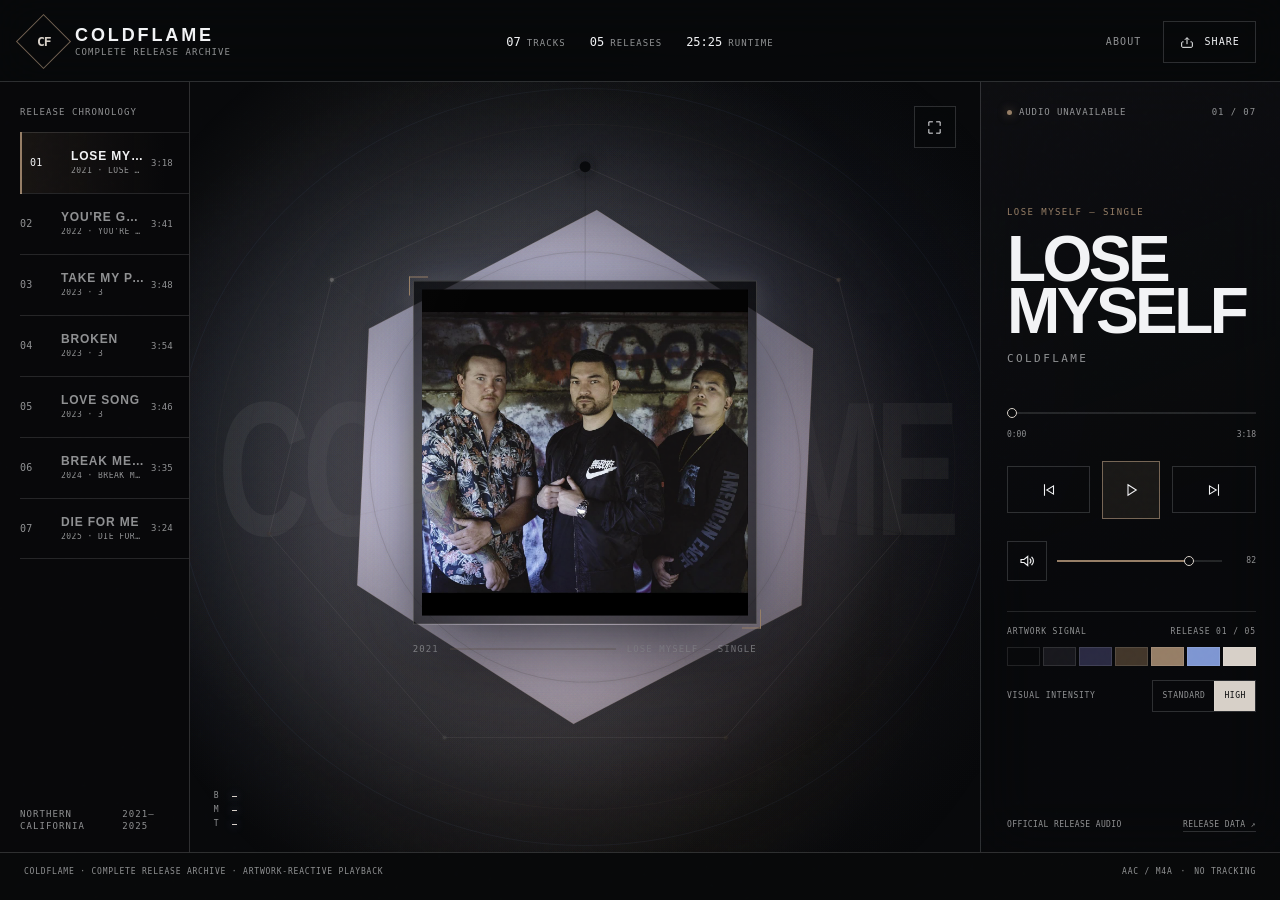
==== index.html @ d4912d4b "Refine reactive palette and mobile player" ====
<!doctype html>
<html lang="en" data-ready="false">
<head>
  <meta charset="utf-8">
  <meta name="viewport" content="width=device-width, initial-scale=1, viewport-fit=cover">
  <meta name="theme-color" content="#08090b">
  <meta name="color-scheme" content="dark">
  <meta name="description" content="The complete Coldflame release archive: seven tracks, five releases, and an artwork-reactive visualizer.">
  <meta name="robots" content="noindex, nofollow">
  <link rel="canonical" href="https://doomswitch541-prog.github.io/cf-vizualizer/">
  <meta property="og:type" content="website">
  <meta property="og:url" content="https://doomswitch541-prog.github.io/cf-vizualizer/">
  <meta property="og:title" content="Coldflame — Complete Release Archive">
  <meta property="og:description" content="Seven tracks. Five releases. One artwork-reactive listening room.">
  <meta property="og:image" content="https://doomswitch541-prog.github.io/cf-vizualizer/assets/share/coldflame-archive-card.png">
  <meta property="og:image:width" content="1200">
  <meta property="og:image:height" content="630">
  <meta property="og:image:alt" content="Coldflame complete release archive with five album covers">
  <meta name="twitter:card" content="summary_large_image">
  <meta name="twitter:title" content="Coldflame — Complete Release Archive">
  <meta name="twitter:description" content="Seven tracks. Five releases. One artwork-reactive listening room.">
  <meta name="twitter:image" content="https://doomswitch541-prog.github.io/cf-vizualizer/assets/share/coldflame-archive-card.png">
  <title>Coldflame — Release Archive</title>
  <link rel="icon" href="assets/coldflame/artwork-web/2024-break-me-down.jpg">
  <link rel="stylesheet" href="styles.css?v=20260828-4">
  <script type="module" src="app.js?v=20260828-4"></script>
</head>
<body>
  <div class="art-wash" id="art-wash" aria-hidden="true"></div>
  <div class="grain" aria-hidden="true"></div>

  <header class="masthead">
    <a class="identity" href="#experience" aria-label="Coldflame archive home">
      <span class="identity-mark"><span>CF</span></span>
      <span class="identity-copy">
        <strong>Coldflame</strong>
        <small>Complete release archive</small>
      </span>
    </a>

    <div class="archive-tally" aria-label="Archive totals">
      <span><strong>07</strong> tracks</span>
      <span><strong>05</strong> releases</span>
      <span><strong>25:25</strong> runtime</span>
    </div>

    <div class="masthead-actions">
      <a class="text-button" href="about.html">About</a>
      <button class="share-button" id="share-button" type="button">
        <svg viewBox="0 0 24 24" aria-hidden="true"><path d="M8.75 8.75 12 5.5l3.25 3.25M12 5.75v9.5M6.75 11.75H5.5a1.5 1.5 0 0 0-1.5 1.5v5.25A1.5 1.5 0 0 0 5.5 20h13a1.5 1.5 0 0 0 1.5-1.5v-5.25a1.5 1.5 0 0 0-1.5-1.5h-1.25"/></svg>
        <span>Share</span>
      </button>
    </div>
  </header>

  <main class="experience" id="experience">
    <nav class="catalog-rail" id="catalog-rail" aria-label="Coldflame tracks">
      <div class="rail-heading">
        <span>Release chronology</span>
        <button class="queue-close" id="queue-close" type="button" aria-label="Close track list">Close</button>
      </div>
      <ol class="track-list" id="track-list"></ol>
      <div class="rail-foot">
        <span>Northern California</span>
        <span>2021—2025</span>
      </div>
    </nav>

    <button class="queue-backdrop" id="queue-backdrop" type="button" tabindex="-1" aria-label="Close track list"></button>

    <section class="visual-stage" id="visual-stage" aria-label="Audio-reactive artwork">
      <canvas id="visualizer-canvas" aria-hidden="true"></canvas>
      <div class="stage-wordmark" aria-hidden="true">COLDFLAME</div>

      <div class="visual-anchor" id="visual-anchor">
        <div class="cover-frame">
          <img id="stage-cover" src="assets/coldflame/artwork-web/2021-lose-myself.jpg" alt="Lose Myself cover art">
          <div class="cover-sheen" aria-hidden="true"></div>
        </div>
        <div class="release-caption">
          <span id="release-year">2021</span>
          <span class="caption-rule" aria-hidden="true"></span>
          <span id="release-name">Lose Myself — Single</span>
        </div>
      </div>

      <div class="stage-meter" aria-hidden="true">
        <span>B</span><i id="bass-meter"></i>
        <span>M</span><i id="mid-meter"></i>
        <span>T</span><i id="treble-meter"></i>
      </div>

      <button class="stage-action fullscreen-button" id="fullscreen-button" type="button" aria-label="Enter full visualizer view">
        <svg viewBox="0 0 24 24" aria-hidden="true"><path d="M9 4H4v5M15 4h5v5M20 15v5h-5M9 20H4v-5"/></svg>
      </button>

      <button class="stage-action queue-button" id="queue-button" type="button" aria-label="Open track list" aria-controls="catalog-rail" aria-expanded="false">
        <svg viewBox="0 0 24 24" aria-hidden="true"><path d="M5 7h14M5 12h14M5 17h9"/></svg>
      </button>

      <div class="gesture-note" id="gesture-note" aria-hidden="true">Artwork colors move with the song</div>
    </section>

    <aside class="player-panel" aria-label="Player controls">
      <div class="player-status">
        <span class="signal-dot" aria-hidden="true"></span>
        <span id="playback-status">Ready to play</span>
        <span id="track-position">01 / 07</span>
      </div>

      <div class="now-playing">
        <p class="eyebrow" id="now-release">Lose Myself — Single</p>
        <h1 id="track-title">Lose Myself</h1>
        <p class="artist-name">Coldflame</p>
      </div>

      <div class="timeline">
        <input id="seek" type="range" min="0" max="1000" value="0" step="1" aria-label="Track position">
        <div class="time-row">
          <time id="elapsed" datetime="PT0S">0:00</time>
          <time id="duration" datetime="PT3M18S">3:18</time>
        </div>
      </div>

      <div class="transport">
        <button id="previous-button" type="button" aria-label="Previous track">
          <svg viewBox="0 0 24 24" aria-hidden="true"><path d="M6 5v14M18 6.5 9 12l9 5.5z"/></svg>
        </button>
        <button class="play-button" id="play-button" type="button" aria-label="Play Lose Myself">
          <svg class="play-icon" viewBox="0 0 24 24" aria-hidden="true"><path d="m8 5 11 7-11 7z"/></svg>
          <svg class="pause-icon" viewBox="0 0 24 24" aria-hidden="true"><path d="M8 5v14M16 5v14"/></svg>
        </button>
        <button id="next-button" type="button" aria-label="Next track">
          <svg viewBox="0 0 24 24" aria-hidden="true"><path d="M18 5v14M6 6.5l9 5.5-9 5.5z"/></svg>
        </button>
      </div>

      <div class="utility-row">
        <button class="mute-button" id="mute-button" type="button" aria-label="Mute">
          <svg viewBox="0 0 24 24" aria-hidden="true"><path d="M4 10v4h4l5 4V6L8 10H4zM16 9.25a4 4 0 0 1 0 5.5M18.5 7a7 7 0 0 1 0 10"/></svg>
        </button>
        <input id="volume" type="range" min="0" max="1" value="0.82" step="0.01" aria-label="Volume">
        <span id="volume-value">82</span>
      </div>

      <div class="palette-block">
        <div class="palette-heading">
          <span>Artwork signal</span>
          <span id="release-count">Release 01 / 05</span>
        </div>
        <div class="palette-swatches" id="palette-swatches" aria-label="Active artwork palette"></div>
        <div class="visual-intensity">
          <span>Visual intensity</span>
          <div class="intensity-options" role="group" aria-label="Visual intensity">
            <button type="button" data-intensity="standard" aria-pressed="false">Standard</button>
            <button type="button" data-intensity="high" aria-pressed="true">High</button>
          </div>
        </div>
      </div>

      <div class="source-row">
        <span>Official release audio</span>
        <a id="release-link" href="https://music.apple.com/us/artist/coldflame/1572386538" target="_blank" rel="noopener">Release data ↗</a>
      </div>
    </aside>
  </main>

  <footer class="site-footer">
    <p>Coldflame · complete release archive · artwork-reactive playback</p>
    <p class="footer-state"><span id="audio-format">AAC / M4A</span><span aria-hidden="true">·</span><span>No tracking</span></p>
  </footer>

  <audio id="audio" preload="metadata" playsinline></audio>

  <div class="toast" id="toast" role="status" aria-live="polite"></div>
  <noscript>This archive needs JavaScript for playback and visualization.</noscript>
</body>
</html>
---- styles.css ----
:root {
  --bg: #08090b;
  --surface: #18181d;
  --primary: #42362a;
  --secondary: #7e96d2;
  --accent: #967e66;
  --highlight: #d7d0c8;
  --ink: #f2f3f5;
  --muted: rgba(242, 243, 245, 0.58);
  --faint: rgba(242, 243, 245, 0.12);
  --hairline: rgba(242, 243, 245, 0.16);
  --panel: rgba(8, 9, 11, 0.72);
  --ease: cubic-bezier(0.2, 0.75, 0.2, 1);
  --display: "Arial Narrow", "Helvetica Neue Condensed", "Roboto Condensed", sans-serif;
  --body: "Helvetica Neue", "Segoe UI", Arial, sans-serif;
  --utility: "Cascadia Mono", "SFMono-Regular", Consolas, monospace;
}

* {
  box-sizing: border-box;
}

html {
  min-width: 320px;
  min-height: 100%;
  background: var(--bg);
  scroll-behavior: smooth;
}

body {
  min-width: 320px;
  min-height: 100svh;
  margin: 0;
  overflow-x: hidden;
  color: var(--ink);
  background:
    radial-gradient(circle at 58% 42%, color-mix(in srgb, var(--secondary) 8%, transparent), transparent 38%),
    var(--bg);
  font-family: var(--body);
  transition: background-color 900ms var(--ease), color 400ms ease;
}

button,
input,
a {
  font: inherit;
}

button,
a {
  -webkit-tap-highlight-color: transparent;
}

button {
  color: inherit;
}

button:focus-visible,
a:focus-visible,
input:focus-visible {
  outline: 2px solid var(--accent);
  outline-offset: 4px;
}

a {
  color: inherit;
}

.art-wash {
  position: fixed;
  z-index: -3;
  inset: -12vmax;
  background-image: var(--artwork-image);
  background-position: center;
  background-size: cover;
  filter: blur(92px) saturate(0.9) contrast(1.1);
  opacity: 0.18;
  transform: scale(1.08);
  transition: background-image 600ms ease, opacity 900ms ease;
}

.art-wash::after {
  content: "";
  position: absolute;
  inset: 0;
  background:
    linear-gradient(90deg, var(--bg) 0%, transparent 28%, transparent 72%, var(--bg) 100%),
    linear-gradient(0deg, var(--bg) 0%, transparent 46%, color-mix(in srgb, var(--bg) 80%, transparent) 100%);
}

.grain {
  position: fixed;
  z-index: 20;
  inset: 0;
  opacity: 0.055;
  pointer-events: none;
  background-image: url("data:image/svg+xml,%3Csvg viewBox='0 0 180 180' xmlns='http://www.w3.org/2000/svg'%3E%3Cfilter id='n'%3E%3CfeTurbulence type='fractalNoise' baseFrequency='.9' numOctaves='3' stitchTiles='stitch'/%3E%3C/filter%3E%3Crect width='100%25' height='100%25' filter='url(%23n)' opacity='.75'/%3E%3C/svg%3E");
  mix-blend-mode: soft-light;
}

.masthead {
  position: relative;
  z-index: 12;
  display: grid;
  grid-template-columns: minmax(200px, 1fr) auto minmax(200px, 1fr);
  min-height: 82px;
  padding: max(18px, env(safe-area-inset-top)) max(24px, env(safe-area-inset-right)) 16px max(24px, env(safe-area-inset-left));
  align-items: center;
  border-bottom: 1px solid var(--hairline);
  background: color-mix(in srgb, var(--bg) 72%, transparent);
  backdrop-filter: blur(22px) saturate(1.1);
}

.identity {
  display: inline-flex;
  width: fit-content;
  gap: 12px;
  align-items: center;
  text-decoration: none;
}

.identity-mark {
  display: grid;
  width: 39px;
  height: 39px;
  place-items: center;
  border: 1px solid color-mix(in srgb, var(--accent) 65%, var(--hairline));
  color: var(--highlight);
  font: 700 13px/1 var(--utility);
  letter-spacing: -0.08em;
  transform: rotate(45deg);
  transition: border-color 600ms ease, color 600ms ease;
}

.identity-mark span {
  display: block;
  transform: rotate(-45deg);
}

.identity-copy {
  display: grid;
  gap: 3px;
}

.identity-copy strong {
  font: 700 18px/1 var(--display);
  letter-spacing: 0.16em;
  text-transform: uppercase;
}

.identity-copy small {
  color: var(--muted);
  font: 9px/1.2 var(--utility);
  letter-spacing: 0.12em;
  text-transform: uppercase;
}

.archive-tally {
  display: flex;
  gap: 24px;
  align-items: baseline;
  color: var(--muted);
  font: 9px/1 var(--utility);
  letter-spacing: 0.12em;
  text-transform: uppercase;
}

.archive-tally span {
  display: inline-flex;
  gap: 6px;
  align-items: baseline;
}

.archive-tally strong {
  color: var(--ink);
  font-size: 12px;
  font-weight: 500;
  letter-spacing: 0;
}

.masthead-actions {
  display: flex;
  justify-self: end;
  gap: 8px;
}

.text-button,
.share-button {
  min-height: 42px;
  border: 0;
  background: transparent;
  cursor: pointer;
}

.text-button {
  display: inline-grid;
  padding: 0 14px;
  place-items: center;
  color: var(--muted);
  font: 10px/1 var(--utility);
  letter-spacing: 0.11em;
  text-decoration: none;
  text-transform: uppercase;
}

.share-button {
  display: inline-flex;
  padding: 0 15px;
  gap: 9px;
  align-items: center;
  border: 1px solid var(--hairline);
  color: var(--ink);
  font: 10px/1 var(--utility);
  letter-spacing: 0.11em;
  text-transform: uppercase;
  transition: border-color 220ms ease, background-color 220ms ease;
}

.share-button:hover {
  border-color: var(--accent);
  background: color-mix(in srgb, var(--accent) 9%, transparent);
}

.share-button svg {
  width: 16px;
  fill: none;
  stroke: currentColor;
  stroke-width: 1.5;
}

.experience {
  position: relative;
  z-index: 2;
  display: grid;
  grid-template-columns: minmax(184px, 0.72fr) minmax(420px, 3fr) minmax(300px, 1.12fr);
  min-height: calc(100svh - 130px);
}

.catalog-rail {
  display: flex;
  min-width: 0;
  padding: 24px 0 20px max(20px, env(safe-area-inset-left));
  flex-direction: column;
  border-right: 1px solid var(--hairline);
  background: color-mix(in srgb, var(--bg) 44%, transparent);
}

.queue-backdrop {
  display: none;
}

.rail-heading,
.rail-foot {
  color: var(--muted);
  font: 9px/1.35 var(--utility);
  letter-spacing: 0.12em;
  text-transform: uppercase;
}

.rail-heading {
  display: flex;
  min-height: 26px;
  padding: 0 18px 14px 0;
  align-items: flex-start;
  justify-content: space-between;
}

.queue-close {
  display: none;
  padding: 0;
  border: 0;
  color: var(--ink);
  background: transparent;
  font: 9px/1 var(--utility);
  letter-spacing: 0.1em;
  text-transform: uppercase;
}

.track-list {
  display: grid;
  margin: 0;
  padding: 0;
  list-style: none;
}

.track-item {
  min-width: 0;
}

.track-select {
  position: relative;
  display: grid;
  width: 100%;
  min-height: 61px;
  padding: 10px 16px 10px 0;
  grid-template-columns: 34px minmax(0, 1fr) auto;
  gap: 7px;
  align-items: center;
  border: 0;
  border-top: 1px solid var(--faint);
  color: var(--muted);
  background: transparent;
  text-align: left;
  cursor: pointer;
  transition: color 220ms ease, padding-left 300ms var(--ease), background-color 220ms ease;
}

.track-item:last-child .track-select {
  border-bottom: 1px solid var(--faint);
}

.track-select::before {
  content: "";
  position: absolute;
  top: -1px;
  bottom: -1px;
  left: 0;
  width: 2px;
  background: var(--accent);
  opacity: 0;
  transform: scaleY(0.4);
  transition: opacity 220ms ease, transform 350ms var(--ease);
}

.track-select:hover {
  color: var(--ink);
  background: color-mix(in srgb, var(--surface) 35%, transparent);
}

.track-select[aria-current="true"] {
  padding-left: 10px;
  color: var(--ink);
  background: linear-gradient(90deg, color-mix(in srgb, var(--primary) 28%, transparent), transparent 86%);
}

.track-select[aria-current="true"]::before {
  opacity: 1;
  transform: scaleY(1);
}

.track-number {
  font: 10px/1 var(--utility);
  letter-spacing: 0.03em;
}

.track-copy {
  display: grid;
  min-width: 0;
  gap: 4px;
}

.track-copy strong {
  overflow: hidden;
  color: inherit;
  font: 600 12px/1.1 var(--display);
  letter-spacing: 0.07em;
  text-overflow: ellipsis;
  text-transform: uppercase;
  white-space: nowrap;
}

.track-copy small {
  overflow: hidden;
  color: var(--muted);
  font: 8px/1.1 var(--utility);
  letter-spacing: 0.06em;
  text-overflow: ellipsis;
  text-transform: uppercase;
  white-space: nowrap;
}

.track-duration {
  color: var(--muted);
  font: 9px/1 var(--utility);
}

.rail-foot {
  display: flex;
  margin-top: auto;
  padding: 18px 18px 0 0;
  justify-content: space-between;
}

.visual-stage {
  position: relative;
  min-width: 0;
  min-height: 590px;
  overflow: hidden;
  isolation: isolate;
  touch-action: manipulation;
}

.visual-stage::before {
  content: "";
  position: absolute;
  z-index: -1;
  inset: 0;
  background:
    linear-gradient(90deg, transparent calc(50% - 0.5px), var(--faint) 50%, transparent calc(50% + 0.5px)),
    linear-gradient(0deg, transparent calc(50% - 0.5px), var(--faint) 50%, transparent calc(50% + 0.5px));
  mask-image: radial-gradient(circle at center, black 0%, transparent 64%);
  opacity: 0.46;
}

#visualizer-canvas {
  position: absolute;
  z-index: 1;
  inset: 0;
  width: 100%;
  height: 100%;
}

.stage-wordmark {
  position: absolute;
  z-index: 0;
  top: 50%;
  left: 50%;
  color: color-mix(in srgb, var(--highlight) 7%, transparent);
  font: 800 clamp(4.6rem, 10vw, 11rem)/0.78 var(--display);
  letter-spacing: -0.06em;
  text-transform: uppercase;
  white-space: nowrap;
  transform: translate(-50%, -48%) scaleY(1.5);
  transition: color 900ms ease;
  user-select: none;
}

.visual-anchor {
  position: absolute;
  z-index: 3;
  top: 50%;
  left: 50%;
  display: grid;
  width: clamp(220px, 31vw, 344px);
  gap: 20px;
  justify-items: center;
  transform: translate(-50%, -50%);
}

.cover-frame {
  position: relative;
  width: 100%;
  aspect-ratio: 1;
  padding: 8px;
  border: 1px solid color-mix(in srgb, var(--highlight) 22%, transparent);
  background: color-mix(in srgb, var(--bg) 74%, transparent);
  box-shadow:
    0 32px 90px color-mix(in srgb, var(--bg) 82%, transparent),
    0 0 calc(42px + var(--bass, 0) * 74px) color-mix(in srgb, var(--secondary) 30%, transparent),
    0 0 calc(18px + var(--treble, 0) * 38px) color-mix(in srgb, var(--accent) 22%, transparent);
  transition: border-color 800ms ease, box-shadow 800ms ease;
}

.cover-frame::before,
.cover-frame::after {
  content: "";
  position: absolute;
  width: 18px;
  height: 18px;
  border-color: var(--accent);
  border-style: solid;
  transition: border-color 800ms ease;
}

.cover-frame::before {
  top: -5px;
  left: -5px;
  border-width: 1px 0 0 1px;
}

.cover-frame::after {
  right: -5px;
  bottom: -5px;
  border-width: 0 1px 1px 0;
}

#stage-cover {
  display: block;
  width: 100%;
  height: 100%;
  object-fit: cover;
  background: var(--surface);
  transition: opacity 260ms ease, filter 600ms ease;
}

#stage-cover.is-changing {
  opacity: 0.16;
  filter: blur(5px);
}

.cover-sheen {
  position: absolute;
  inset: 8px;
  overflow: hidden;
  pointer-events: none;
}

.cover-sheen::after {
  content: "";
  position: absolute;
  inset: -40%;
  background: linear-gradient(112deg, transparent 38%, rgba(255, 255, 255, 0.14) 49%, transparent 60%);
  opacity: calc(0.08 + var(--treble, 0) * 0.28);
  transform: translateX(calc(-42% + var(--progress, 0) * 84%));
}

.release-caption {
  display: grid;
  width: 100%;
  grid-template-columns: auto minmax(24px, 1fr) auto;
  gap: 11px;
  align-items: center;
  color: var(--muted);
  font: 9px/1 var(--utility);
  letter-spacing: 0.12em;
  text-transform: uppercase;
}

.release-caption span:last-child {
  overflow: hidden;
  max-width: 190px;
  text-overflow: ellipsis;
  white-space: nowrap;
}

.caption-rule {
  height: 1px;
  background: color-mix(in srgb, var(--accent) 58%, transparent);
}

.stage-meter {
  position: absolute;
  z-index: 4;
  bottom: 24px;
  left: 24px;
  display: grid;
  width: 84px;
  grid-template-columns: 10px 1fr;
  gap: 6px 8px;
  align-items: center;
  color: var(--muted);
  font: 8px/1 var(--utility);
}

.stage-meter i {
  display: block;
  width: 8%;
  height: 1px;
  background: var(--highlight);
  box-shadow: 0 0 8px var(--secondary);
  transition: width 80ms linear, background-color 600ms ease;
}

.stage-action {
  position: absolute;
  z-index: 5;
  display: grid;
  width: 42px;
  height: 42px;
  place-items: center;
  border: 1px solid var(--hairline);
  background: color-mix(in srgb, var(--bg) 72%, transparent);
  backdrop-filter: blur(14px);
  cursor: pointer;
  transition: border-color 220ms ease, background-color 220ms ease;
}

.stage-action:hover {
  border-color: var(--accent);
  background: color-mix(in srgb, var(--accent) 10%, var(--bg));
}

.stage-action svg {
  width: 17px;
  fill: none;
  stroke: currentColor;
  stroke-linecap: square;
  stroke-linejoin: miter;
  stroke-width: 1.35;
}

.fullscreen-button {
  top: 24px;
  right: 24px;
}

.queue-button {
  display: none;
  top: 24px;
  left: 24px;
}

.gesture-note {
  position: absolute;
  z-index: 4;
  right: 24px;
  bottom: 24px;
  color: var(--muted);
  font: 8px/1 var(--utility);
  letter-spacing: 0.08em;
  text-transform: uppercase;
  opacity: 0;
  transform: translateY(5px);
  transition: opacity 350ms ease, transform 350ms ease;
}

.visual-stage:hover .gesture-note {
  opacity: 0.72;
  transform: translateY(0);
}

.player-panel {
  position: relative;
  display: flex;
  min-width: 0;
  padding: 26px max(24px, env(safe-area-inset-right)) 22px 26px;
  flex-direction: column;
  border-left: 1px solid var(--hairline);
  background: linear-gradient(160deg, color-mix(in srgb, var(--surface) 38%, var(--panel)), var(--panel) 60%);
  backdrop-filter: blur(30px) saturate(1.12);
}

.player-status,
.palette-heading,
.source-row,
.time-row {
  display: flex;
  align-items: center;
  justify-content: space-between;
}

.player-status {
  color: var(--muted);
  font: 9px/1 var(--utility);
  letter-spacing: 0.1em;
  text-transform: uppercase;
}

.signal-dot {
  width: 5px;
  height: 5px;
  margin-right: 7px;
  border-radius: 50%;
  background: var(--accent);
  box-shadow: 0 0 10px color-mix(in srgb, var(--accent) 75%, transparent);
}

#playback-status {
  margin-right: auto;
}

.now-playing {
  margin: auto 0 40px;
}

.eyebrow {
  margin: 0 0 14px;
  color: var(--accent);
  font: 9px/1.3 var(--utility);
  letter-spacing: 0.16em;
  text-transform: uppercase;
  transition: color 800ms ease;
}

.now-playing h1 {
  max-width: 12ch;
  margin: 0;
  font: 700 clamp(3rem, 5vw, 5.8rem)/0.82 var(--display);
  letter-spacing: -0.055em;
  text-transform: uppercase;
}

.artist-name {
  margin: 15px 0 0;
  color: var(--muted);
  font: 11px/1 var(--utility);
  letter-spacing: 0.22em;
  text-transform: uppercase;
}

.timeline {
  margin-bottom: 22px;
}

input[type="range"] {
  width: 100%;
  height: 18px;
  margin: 0;
  padding: 0;
  appearance: none;
  background: transparent;
  cursor: pointer;
}

input[type="range"]::-webkit-slider-runnable-track {
  height: 2px;
  background: linear-gradient(90deg, var(--accent) var(--range-fill, 0%), var(--faint) var(--range-fill, 0%));
}

input[type="range"]::-moz-range-track {
  height: 2px;
  border: 0;
  background: linear-gradient(90deg, var(--accent) var(--range-fill, 0%), var(--faint) var(--range-fill, 0%));
}

input[type="range"]::-webkit-slider-thumb {
  width: 10px;
  height: 10px;
  margin-top: -4px;
  appearance: none;
  border: 1px solid var(--highlight);
  border-radius: 50%;
  background: var(--bg);
}

input[type="range"]::-moz-range-thumb {
  width: 9px;
  height: 9px;
  border: 1px solid var(--highlight);
  border-radius: 50%;
  background: var(--bg);
}

.time-row {
  margin-top: 5px;
  color: var(--muted);
  font: 8px/1 var(--utility);
}

.transport {
  display: grid;
  margin-bottom: 22px;
  grid-template-columns: 1fr 58px 1fr;
  gap: 12px;
  align-items: center;
}

.transport button,
.mute-button {
  display: grid;
  place-items: center;
  border: 1px solid var(--hairline);
  background: transparent;
  cursor: pointer;
  transition: border-color 220ms ease, background-color 220ms ease, transform 220ms var(--ease);
}

.transport button:not(.play-button) {
  min-height: 47px;
}

.transport button:hover,
.mute-button:hover {
  border-color: var(--accent);
  background: color-mix(in srgb, var(--accent) 8%, transparent);
}

.transport button:active {
  transform: scale(0.96);
}

.transport svg,
.mute-button svg {
  width: 18px;
  fill: none;
  stroke: currentColor;
  stroke-linecap: square;
  stroke-linejoin: miter;
  stroke-width: 1.45;
}

.transport .play-button {
  width: 58px;
  height: 58px;
  border-color: color-mix(in srgb, var(--accent) 65%, var(--hairline));
  background: color-mix(in srgb, var(--accent) 13%, transparent);
}

.play-button .pause-icon {
  display: none;
}

body[data-playing="true"] .play-button .play-icon {
  display: none;
}

body[data-playing="true"] .play-button .pause-icon {
  display: block;
}

.utility-row {
  display: grid;
  margin-bottom: 30px;
  grid-template-columns: 40px minmax(0, 1fr) 24px;
  gap: 10px;
  align-items: center;
}

.mute-button {
  width: 40px;
  height: 40px;
}

#volume-value {
  color: var(--muted);
  font: 8px/1 var(--utility);
  text-align: right;
}

.palette-block {
  padding-top: 16px;
  border-top: 1px solid var(--faint);
}

.palette-heading {
  margin-bottom: 11px;
  color: var(--muted);
  font: 8px/1 var(--utility);
  letter-spacing: 0.11em;
  text-transform: uppercase;
}

.palette-swatches {
  display: grid;
  height: 19px;
  grid-template-columns: repeat(7, 1fr);
  gap: 3px;
}

.visual-intensity {
  display: flex;
  margin-top: 14px;
  align-items: center;
  justify-content: space-between;
  color: var(--muted);
  font: 8px/1 var(--utility);
  letter-spacing: 0.09em;
  text-transform: uppercase;
}

.intensity-options {
  display: grid;
  grid-template-columns: repeat(2, auto);
  border: 1px solid var(--hairline);
}

.intensity-options button {
  min-height: 30px;
  padding: 0 9px;
  border: 0;
  color: var(--muted);
  background: transparent;
  cursor: pointer;
  font: 8px/1 var(--utility);
  letter-spacing: 0.07em;
  text-transform: uppercase;
}

.intensity-options button + button {
  border-left: 1px solid var(--hairline);
}

.intensity-options button[aria-pressed="true"] {
  color: var(--bg);
  background: var(--highlight);
}

.palette-swatch {
  position: relative;
  min-width: 0;
  border: 1px solid rgba(255, 255, 255, 0.1);
}

.palette-swatch::after {
  content: attr(data-color);
  position: absolute;
  right: 0;
  bottom: calc(100% + 8px);
  padding: 5px 6px;
  color: var(--ink);
  background: var(--bg);
  font: 8px/1 var(--utility);
  opacity: 0;
  pointer-events: none;
  transform: translateY(3px);
  transition: opacity 180ms ease, transform 180ms ease;
}

.palette-swatch:hover::after {
  opacity: 1;
  transform: translateY(0);
}

.source-row {
  margin-top: auto;
  padding-top: 18px;
  color: var(--muted);
  font: 8px/1.3 var(--utility);
  letter-spacing: 0.05em;
  text-transform: uppercase;
}

.source-row a {
  text-decoration-color: var(--hairline);
  text-underline-offset: 4px;
}

.site-footer {
  position: relative;
  z-index: 3;
  display: flex;
  min-height: 48px;
  padding: 14px max(24px, env(safe-area-inset-right)) max(14px, env(safe-area-inset-bottom)) max(24px, env(safe-area-inset-left));
  justify-content: space-between;
  border-top: 1px solid var(--hairline);
  color: var(--muted);
  background: color-mix(in srgb, var(--bg) 80%, transparent);
  font: 8px/1.2 var(--utility);
  letter-spacing: 0.1em;
  text-transform: uppercase;
}

.site-footer p {
  margin: 0;
}

.footer-state {
  display: flex;
  gap: 8px;
}

.about-dialog {
  width: min(520px, calc(100vw - 32px));
  padding: 42px;
  border: 1px solid var(--hairline);
  color: var(--ink);
  background: color-mix(in srgb, var(--surface) 72%, var(--bg));
  box-shadow: 0 40px 120px rgba(0, 0, 0, 0.7);
}

.about-dialog::backdrop {
  background: rgba(0, 0, 0, 0.72);
  backdrop-filter: blur(12px);
}

.about-dialog h2 {
  margin: 0 0 24px;
  font: 700 clamp(2.6rem, 8vw, 4.6rem)/0.86 var(--display);
  letter-spacing: -0.04em;
  text-transform: uppercase;
}

.about-dialog > p:not(.eyebrow) {
  max-width: 46ch;
  color: color-mix(in srgb, var(--ink) 76%, transparent);
  font-size: 14px;
  line-height: 1.65;
}

.dialog-close {
  position: absolute;
  top: 14px;
  right: 14px;
  width: 42px;
  height: 42px;
  border: 0;
  color: var(--muted);
  background: transparent;
  font: 300 28px/1 var(--body);
  cursor: pointer;
}

.dialog-links {
  display: flex;
  margin-top: 28px;
  padding-top: 18px;
  gap: 18px;
  border-top: 1px solid var(--faint);
  flex-wrap: wrap;
}

.dialog-links a {
  color: var(--highlight);
  font: 9px/1 var(--utility);
  letter-spacing: 0.08em;
  text-underline-offset: 4px;
  text-transform: uppercase;
}

.toast {
  position: fixed;
  z-index: 40;
  right: 22px;
  bottom: 22px;
  padding: 12px 15px;
  border: 1px solid var(--hairline);
  color: var(--ink);
  background: color-mix(in srgb, var(--surface) 86%, var(--bg));
  font: 9px/1 var(--utility);
  letter-spacing: 0.08em;
  opacity: 0;
  pointer-events: none;
  transform: translateY(8px);
  transition: opacity 220ms ease, transform 220ms var(--ease);
}

.toast.is-visible {
  opacity: 1;
  transform: translateY(0);
}

noscript {
  position: fixed;
  z-index: 50;
  right: 20px;
  bottom: 20px;
  left: 20px;
  padding: 16px;
  color: var(--ink);
  background: var(--surface);
  text-align: center;
}

.visual-stage:fullscreen {
  min-height: 100vh;
  background: var(--bg);
}

.visual-stage:fullscreen .visual-anchor {
  width: min(44vmin, 470px);
}

.visual-stage:fullscreen .queue-button {
  display: none;
}

html[data-ready="false"] .experience,
html[data-ready="false"] .masthead,
html[data-ready="false"] .site-footer {
  opacity: 0;
}

html[data-ready="true"] .experience,
html[data-ready="true"] .masthead,
html[data-ready="true"] .site-footer {
  animation: arrive 720ms var(--ease) both;
}

html[data-ready="true"] .masthead {
  animation-delay: 80ms;
}

html[data-ready="true"] .site-footer {
  animation-delay: 140ms;
}

@keyframes arrive {
  from { opacity: 0; transform: translateY(7px); }
  to { opacity: 1; transform: translateY(0); }
}

@media (max-width: 1160px) {
  .experience {
    grid-template-columns: 170px minmax(380px, 1fr) 300px;
  }

  .archive-tally span:nth-child(3) {
    display: none;
  }

  .visual-anchor {
    width: clamp(210px, 27vw, 300px);
  }

  .now-playing h1 {
    font-size: clamp(2.8rem, 4.8vw, 4.7rem);
  }
}

@media (max-width: 900px) {
  html[data-ready="true"] .experience {
    animation-name: arrive-mobile;
  }

  body[data-queue-open="true"] .experience {
    z-index: 50;
  }

  body[data-queue-open="true"] {
    overflow: hidden;
  }

  .masthead {
    grid-template-columns: 1fr auto;
  }

  .archive-tally {
    display: none;
  }

  .experience {
    display: grid;
    grid-template-columns: 1fr;
  }

  .catalog-rail {
    position: fixed;
    z-index: 32;
    top: 0;
    bottom: 0;
    left: 0;
    width: min(370px, calc(100vw - 44px));
    padding: max(24px, env(safe-area-inset-top)) 0 max(24px, env(safe-area-inset-bottom)) max(20px, env(safe-area-inset-left));
    border-right-color: var(--hairline);
    background: color-mix(in srgb, var(--bg) 91%, var(--surface));
    box-shadow: 30px 0 90px rgba(0, 0, 0, 0.6);
    overflow: hidden;
    transform: translateX(-105%);
    transition: transform 420ms var(--ease);
  }

  .catalog-rail .rail-heading {
    position: sticky;
    z-index: 2;
    top: calc(-1 * max(24px, env(safe-area-inset-top)));
    min-height: 58px;
    padding-top: max(20px, env(safe-area-inset-top));
    align-items: center;
    background: color-mix(in srgb, var(--bg) 94%, var(--surface));
  }

  .catalog-rail .track-list {
    flex: 1;
    min-height: 0;
    max-height: 100%;
    overflow-y: auto;
    overscroll-behavior: contain;
    touch-action: pan-y;
    -webkit-overflow-scrolling: touch;
  }

  .queue-close {
    min-width: 52px;
    min-height: 44px;
    margin-top: -10px;
    margin-right: -10px;
  }

  body[data-queue-open="true"] .catalog-rail {
    transform: translateX(0);
  }

  .queue-backdrop {
    position: fixed;
    z-index: 31;
    inset: 0;
    display: block;
    padding: 0;
    border: 0;
    background: rgba(0, 0, 0, 0.54);
    backdrop-filter: blur(5px);
    opacity: 0;
    pointer-events: none;
    transition: opacity 280ms ease;
  }

  body[data-queue-open="true"] .queue-backdrop {
    opacity: 1;
    pointer-events: auto;
  }

  .queue-close,
  .queue-button {
    display: block;
  }

  .queue-button {
    display: grid;
  }

  .visual-stage {
    min-height: min(68svh, 690px);
    border-bottom: 1px solid var(--hairline);
  }

  .visual-anchor {
    width: clamp(220px, 44vw, 350px);
  }

  .player-panel {
    min-height: 490px;
    padding: 24px max(24px, env(safe-area-inset-right)) 26px max(24px, env(safe-area-inset-left));
    border-left: 0;
  }

  .intensity-options button {
    min-height: 44px;
    padding-inline: 12px;
  }

  .now-playing {
    margin: 50px 0 34px;
  }

  .now-playing h1 {
    max-width: none;
    font-size: clamp(3.2rem, 12vw, 5.8rem);
  }

  .source-row {
    margin-top: 28px;
  }
}

@keyframes arrive-mobile {
  from { opacity: 0; }
  to { opacity: 1; }
}

@media (max-width: 620px) {
  .masthead {
    min-height: 70px;
    padding: max(14px, env(safe-area-inset-top)) max(14px, env(safe-area-inset-right)) 12px max(14px, env(safe-area-inset-left));
  }

  .identity-mark {
    width: 34px;
    height: 34px;
  }

  .identity-copy strong {
    font-size: 15px;
  }

  .identity-copy small,
  .text-button {
    display: none;
  }

  .share-button {
    min-width: 44px;
    min-height: 44px;
    padding: 0;
    justify-content: center;
  }

  .share-button span {
    position: absolute;
    width: 1px;
    height: 1px;
    overflow: hidden;
    clip: rect(0 0 0 0);
  }

  .visual-stage {
    min-height: min(59svh, 540px);
  }

  .visual-anchor {
    top: 48%;
    width: min(58vw, 280px);
    gap: 15px;
  }

  .cover-frame {
    padding: 6px;
  }

  .cover-sheen {
    inset: 6px;
  }

  .release-caption {
    gap: 8px;
    font-size: 7px;
  }

  .stage-wordmark {
    font-size: 19vw;
  }

  .fullscreen-button,
  .queue-button {
    top: 14px;
  }

  .fullscreen-button {
    right: 14px;
  }

  .queue-button {
    left: 14px;
  }

  .stage-meter {
    bottom: 14px;
    left: 14px;
  }

  .gesture-note {
    display: none;
  }

  .player-panel {
    min-height: 470px;
    padding: 20px max(18px, env(safe-area-inset-right)) max(24px, env(safe-area-inset-bottom)) max(18px, env(safe-area-inset-left));
  }

  .now-playing {
    margin: 38px 0 28px;
  }

  .now-playing h1 {
    max-width: 9.5ch;
    font-size: clamp(3.5rem, 18vw, 5.2rem);
  }

  .artist-name {
    margin-top: 12px;
  }

  .transport {
    grid-template-columns: 1fr 62px 1fr;
  }

  .transport .play-button {
    width: 62px;
    height: 62px;
  }

  .palette-block {
    margin-top: 2px;
  }

  .source-row {
    gap: 12px;
  }

  .site-footer {
    display: none;
  }

  .about-dialog {
    padding: 36px 24px 30px;
  }

  .dialog-links {
    display: grid;
  }

  .toast {
    right: 14px;
    bottom: max(14px, env(safe-area-inset-bottom));
    left: 14px;
    text-align: center;
  }
}

@media (max-width: 390px) {
  .visual-stage {
    min-height: 510px;
  }

  .visual-anchor {
    width: min(60vw, 236px);
  }

  .track-select {
    min-height: 58px;
  }

  .now-playing h1 {
    font-size: 3.5rem;
  }
}

.about-page {
  --bg: #08090b;
  --surface: #18181d;
  --primary: #42362a;
  --secondary: #7e96d2;
  --accent: #967e66;
  --highlight: #d7d0c8;
  position: relative;
  background: var(--bg);
}

.about-page-wash {
  position: fixed;
  z-index: -2;
  inset: 0;
  background:
    linear-gradient(90deg, rgba(8, 9, 11, 0.98) 0%, rgba(8, 9, 11, 0.56) 52%, rgba(8, 9, 11, 0.92) 100%),
    url("assets/coldflame/artwork-web/2021-lose-myself.jpg") center / cover;
  filter: saturate(0.72) contrast(1.08);
  opacity: 0.44;
}

.about-page-label {
  color: var(--muted);
  font: 9px/1 var(--utility);
  letter-spacing: 0.14em;
  text-transform: uppercase;
}

.about-return {
  min-height: 42px;
  text-decoration: none;
}

.about-main {
  display: grid;
  grid-template-columns: minmax(160px, 0.7fr) minmax(0, 2.4fr) minmax(190px, 0.9fr);
  width: min(1320px, 100%);
  min-height: calc(100svh - 82px);
  margin: 0 auto;
  padding: clamp(48px, 8vw, 112px) max(28px, env(safe-area-inset-right)) max(54px, env(safe-area-inset-bottom)) max(28px, env(safe-area-inset-left));
  gap: clamp(32px, 6vw, 92px);
  align-items: start;
}

.about-index {
  display: grid;
  gap: 14px;
  padding-top: 11px;
  color: var(--muted);
  font: 9px/1.2 var(--utility);
  letter-spacing: 0.11em;
  text-transform: uppercase;
}

.about-copy {
  max-width: 720px;
}

.about-copy h1 {
  max-width: 9ch;
  margin: 20px 0 clamp(40px, 6vw, 76px);
  font: 700 clamp(4.4rem, 9vw, 9.6rem)/0.76 var(--display);
  letter-spacing: -0.07em;
  text-transform: uppercase;
}

.about-copy > p:not(.eyebrow) {
  max-width: 42rem;
  margin: 0 0 24px;
  color: rgba(242, 243, 245, 0.7);
  font-size: clamp(1rem, 1.35vw, 1.2rem);
  line-height: 1.68;
}

.about-copy > .about-lede {
  color: var(--ink);
  font-size: clamp(1.25rem, 2vw, 1.7rem);
  line-height: 1.42;
}

.about-links {
  display: grid;
  gap: 0;
  border-top: 1px solid var(--hairline);
}

.about-links a {
  padding: 17px 2px;
  border-bottom: 1px solid var(--hairline);
  color: var(--muted);
  font: 9px/1.2 var(--utility);
  letter-spacing: 0.09em;
  text-decoration: none;
  text-transform: uppercase;
  transition: color 180ms ease, border-color 180ms ease;
}

.about-links a:hover {
  border-color: var(--accent);
  color: var(--ink);
}

@media (max-width: 760px) {
  .about-page-label {
    display: none;
  }

  .about-main {
    grid-template-columns: 1fr;
    padding-top: 54px;
    gap: 46px;
  }

  .about-index {
    grid-template-columns: repeat(2, 1fr);
    order: 2;
    padding-top: 22px;
    border-top: 1px solid var(--hairline);
  }

  .about-copy {
    order: 1;
  }

  .about-copy h1 {
    margin-bottom: 48px;
    font-size: clamp(4rem, 20vw, 6.2rem);
  }

  .about-links {
    order: 3;
  }
}

@media (prefers-reduced-motion: reduce) {
  *,
  *::before,
  *::after {
    scroll-behavior: auto !important;
    animation-duration: 1ms !important;
    animation-iteration-count: 1 !important;
    transition-duration: 1ms !important;
  }

  .art-wash {
    filter: blur(70px) saturate(0.8);
  }

  .cover-sheen::after {
    display: none;
  }
}

@supports not (backdrop-filter: blur(2px)) {
  .masthead,
  .player-panel,
  .stage-action {
    background: color-mix(in srgb, var(--bg) 94%, var(--surface));
  }
}
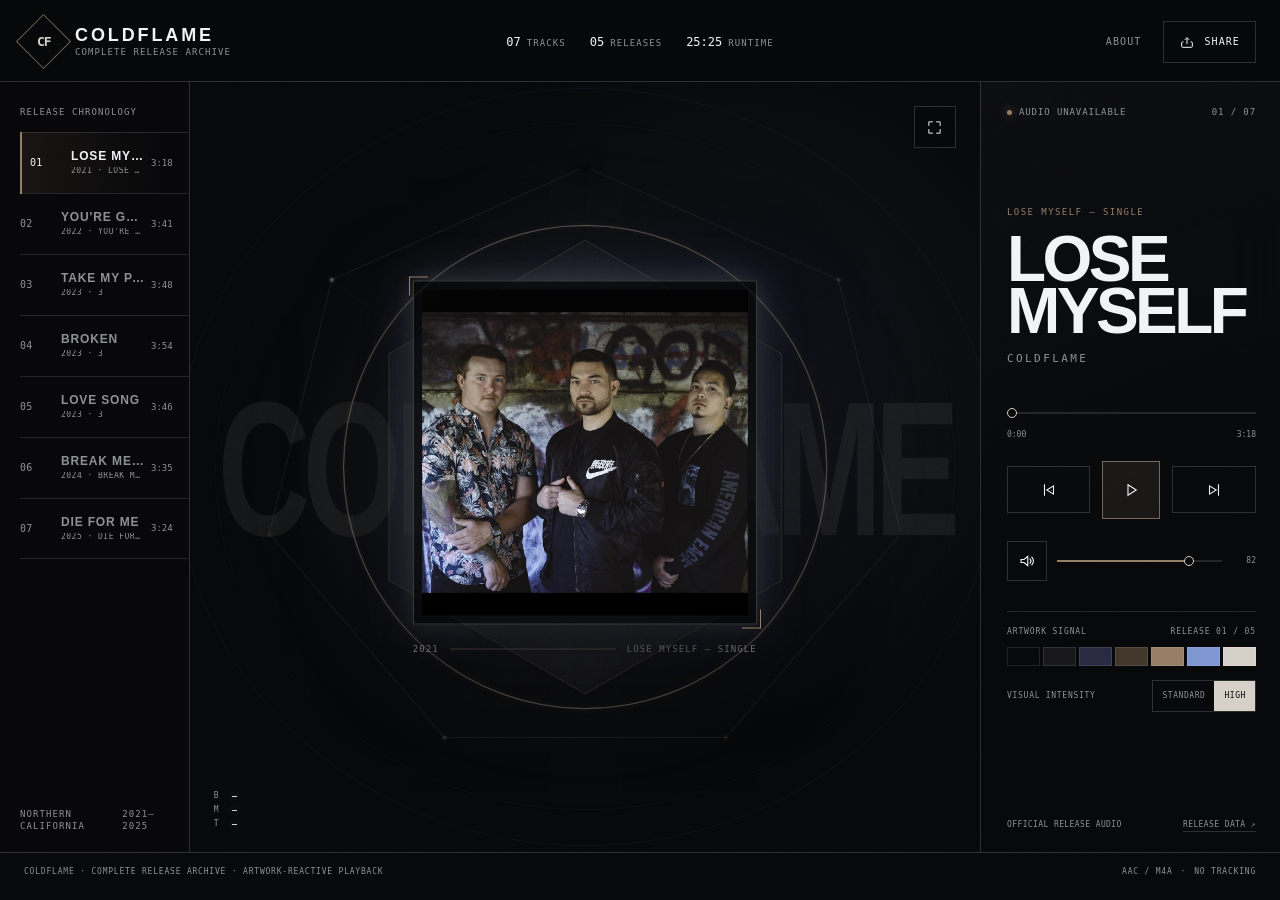
==== commit 5d99defc: "Restrain reactive visual membrane" ====
--- a/index.html
+++ b/index.html
@@ -22,8 +22,8 @@
   <meta name="twitter:image" content="https://doomswitch541-prog.github.io/cf-vizualizer/assets/share/coldflame-archive-card.png">
   <title>Coldflame — Release Archive</title>
   <link rel="icon" href="assets/coldflame/artwork-web/2024-break-me-down.jpg">
-  <link rel="stylesheet" href="styles.css?v=20260828-4">
-  <script type="module" src="app.js?v=20260828-4"></script>
+  <link rel="stylesheet" href="styles.css?v=20260829-1">
+  <script type="module" src="app.js?v=20260829-1"></script>
 </head>
 <body>
   <div class="art-wash" id="art-wash" aria-hidden="true"></div>
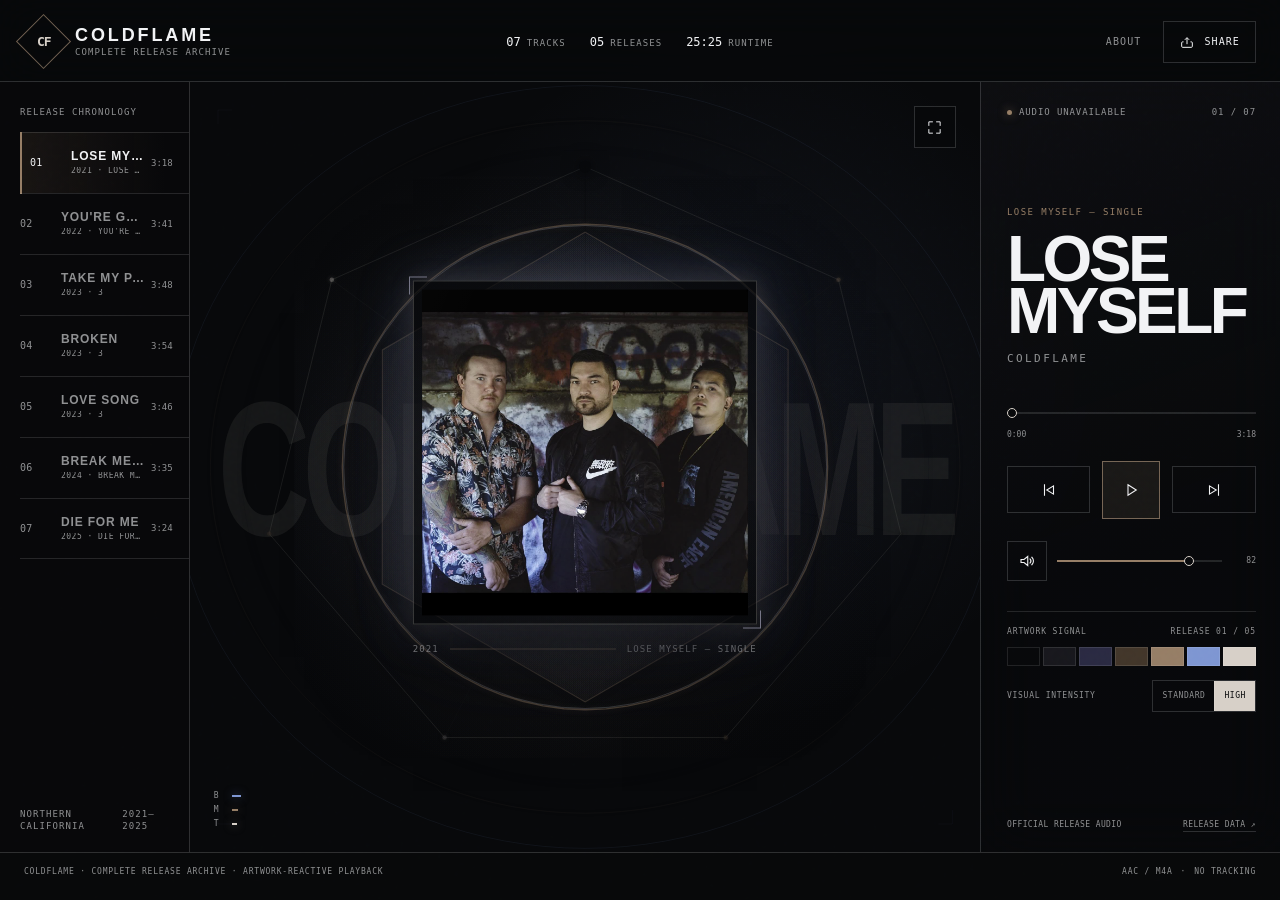
==== commit e6ec452a: "Tune visualizer for metalcore dynamics" ====
--- a/index.html
+++ b/index.html
@@ -22,8 +22,8 @@
   <meta name="twitter:image" content="https://doomswitch541-prog.github.io/cf-vizualizer/assets/share/coldflame-archive-card.png">
   <title>Coldflame — Release Archive</title>
   <link rel="icon" href="assets/coldflame/artwork-web/2024-break-me-down.jpg">
-  <link rel="stylesheet" href="styles.css?v=20260829-1">
-  <script type="module" src="app.js?v=20260829-1"></script>
+  <link rel="stylesheet" href="styles.css?v=20260829-2">
+  <script type="module" src="app.js?v=20260829-2"></script>
 </head>
 <body>
   <div class="art-wash" id="art-wash" aria-hidden="true"></div>
@@ -76,6 +76,7 @@
         <div class="cover-frame">
           <img id="stage-cover" src="assets/coldflame/artwork-web/2021-lose-myself.jpg" alt="Lose Myself cover art">
           <div class="cover-sheen" aria-hidden="true"></div>
+          <div class="cover-border-orbit" aria-hidden="true"><i></i><i></i></div>
         </div>
         <div class="release-caption">
           <span id="release-year">2021</span>
@@ -141,6 +142,7 @@
         </button>
         <input id="volume" type="range" min="0" max="1" value="0.82" step="0.01" aria-label="Volume">
         <span id="volume-value">82</span>
+        <span class="device-volume-note">Device volume</span>
       </div>
 
       <div class="palette-block">
--- a/styles.css
+++ b/styles.css
@@ -451,26 +451,36 @@
   transition: border-color 800ms ease, box-shadow 800ms ease;
 }
 
-.cover-frame::before,
-.cover-frame::after {
-  content: "";
+.cover-border-orbit {
   position: absolute;
-  width: 18px;
-  height: 18px;
-  border-color: var(--accent);
+  z-index: 4;
+  inset: -5px;
+  pointer-events: none;
+  transform: rotate(var(--corner-turn, 0deg)) scale(var(--corner-scale, 1));
+  transform-origin: center;
+  will-change: transform;
+}
+
+.cover-border-orbit i {
+  position: absolute;
+  width: calc(18px + var(--corner-grow, 0px));
+  height: calc(18px + var(--corner-grow, 0px));
+  border-color: var(--corner-color, var(--accent));
   border-style: solid;
-  transition: border-color 800ms ease;
-}
-
-.cover-frame::before {
-  top: -5px;
-  left: -5px;
+  filter: drop-shadow(0 0 var(--corner-glow, 0px) var(--corner-color, var(--accent)));
+  opacity: var(--corner-opacity, 0.82);
+  transition: border-color 500ms ease;
+}
+
+.cover-border-orbit i:first-child {
+  top: 0;
+  left: 0;
   border-width: 1px 0 0 1px;
 }
 
-.cover-frame::after {
-  right: -5px;
-  bottom: -5px;
+.cover-border-orbit i:last-child {
+  right: 0;
+  bottom: 0;
   border-width: 0 1px 1px 0;
 }
 
@@ -545,10 +555,25 @@
 .stage-meter i {
   display: block;
   width: 8%;
-  height: 1px;
+  height: 2px;
   background: var(--highlight);
   box-shadow: 0 0 8px var(--secondary);
-  transition: width 80ms linear, background-color 600ms ease;
+  transition: width 80ms linear, background-color 500ms ease, box-shadow 500ms ease;
+}
+
+#bass-meter {
+  background: var(--secondary);
+  box-shadow: 0 0 10px color-mix(in srgb, var(--secondary) 54%, transparent);
+}
+
+#mid-meter {
+  background: var(--accent);
+  box-shadow: 0 0 10px color-mix(in srgb, var(--accent) 54%, transparent);
+}
+
+#treble-meter {
+  background: var(--highlight);
+  box-shadow: 0 0 10px color-mix(in srgb, var(--highlight) 54%, transparent);
 }
 
 .stage-action {
@@ -805,6 +830,14 @@
   color: var(--muted);
   font: 8px/1 var(--utility);
   text-align: right;
+}
+
+.device-volume-note {
+  display: none;
+  color: var(--muted);
+  font: 8px/1 var(--utility);
+  letter-spacing: 0.1em;
+  text-transform: uppercase;
 }
 
 .palette-block {
@@ -1198,6 +1231,19 @@
     padding-inline: 12px;
   }
 
+  .utility-row {
+    grid-template-columns: 40px minmax(0, 1fr);
+  }
+
+  #volume,
+  #volume-value {
+    display: none;
+  }
+
+  .device-volume-note {
+    display: block;
+  }
+
   .now-playing {
     margin: 50px 0 34px;
   }
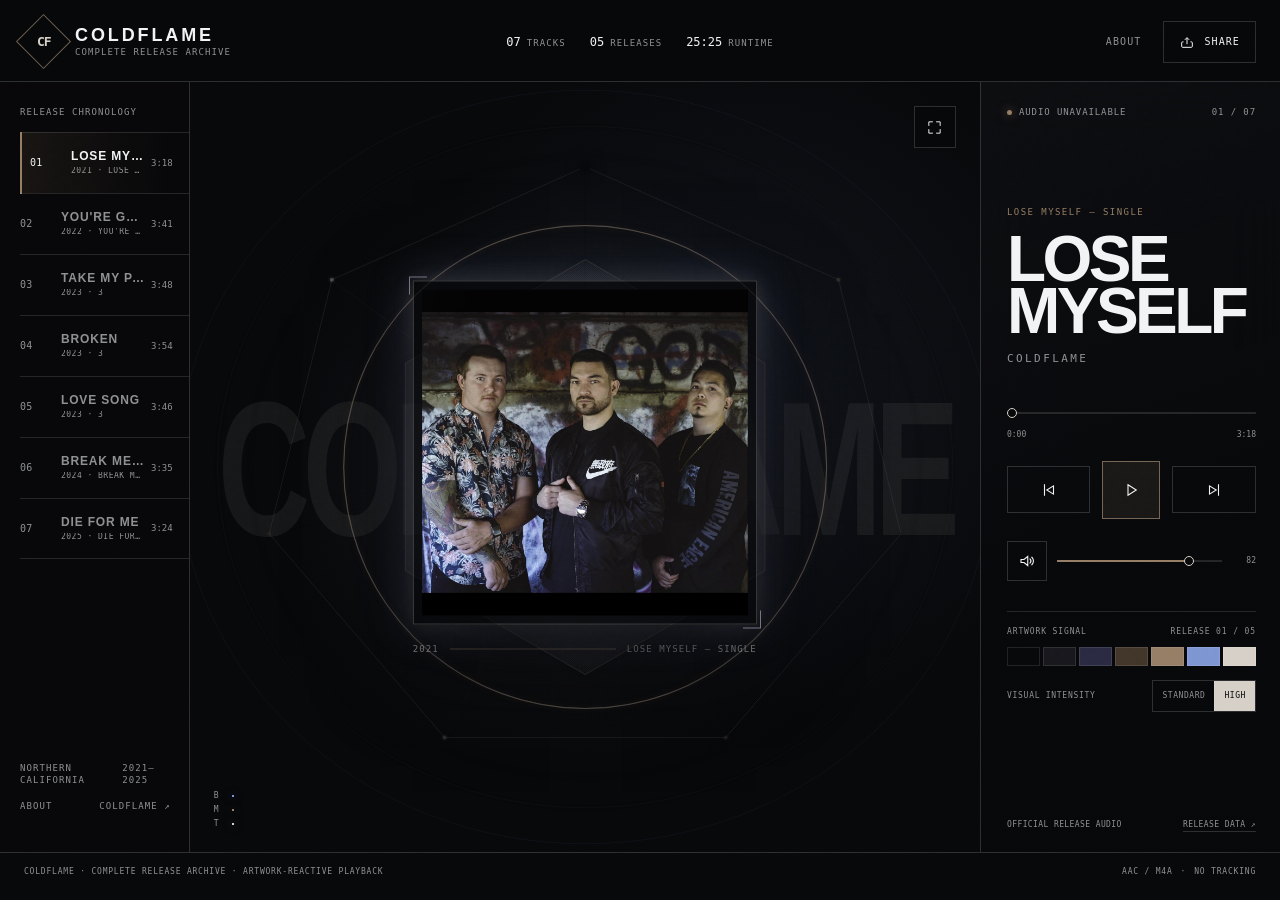
==== commit 694b729e: "Calibrate metalcore reactivity and mobile nav" ====
--- a/index.html
+++ b/index.html
@@ -22,8 +22,8 @@
   <meta name="twitter:image" content="https://doomswitch541-prog.github.io/cf-vizualizer/assets/share/coldflame-archive-card.png">
   <title>Coldflame — Release Archive</title>
   <link rel="icon" href="assets/coldflame/artwork-web/2024-break-me-down.jpg">
-  <link rel="stylesheet" href="styles.css?v=20260829-2">
-  <script type="module" src="app.js?v=20260829-2"></script>
+  <link rel="stylesheet" href="styles.css?v=20260829-3">
+  <script type="module" src="app.js?v=20260829-3"></script>
 </head>
 <body>
   <div class="art-wash" id="art-wash" aria-hidden="true"></div>
@@ -61,8 +61,14 @@
       </div>
       <ol class="track-list" id="track-list"></ol>
       <div class="rail-foot">
-        <span>Northern California</span>
-        <span>2021—2025</span>
+        <div class="rail-context">
+          <span>Northern California</span>
+          <span>2021—2025</span>
+        </div>
+        <div class="rail-links">
+          <a href="about.html">About</a>
+          <a href="https://linktr.ee/coldflame" target="_blank" rel="noopener">Coldflame ↗</a>
+        </div>
       </div>
     </nav>
 
--- a/styles.css
+++ b/styles.css
@@ -375,10 +375,33 @@
 }
 
 .rail-foot {
-  display: flex;
+  display: grid;
   margin-top: auto;
   padding: 18px 18px 0 0;
+  gap: 14px;
+}
+
+.rail-context,
+.rail-links {
+  display: flex;
   justify-content: space-between;
+}
+
+.rail-links {
+  align-items: center;
+  gap: 12px;
+}
+
+.rail-links a {
+  min-height: 32px;
+  color: var(--muted);
+  text-decoration: none;
+  transition: color 180ms ease;
+}
+
+.rail-links a:hover,
+.rail-links a:focus-visible {
+  color: var(--ink);
 }
 
 .visual-stage {
@@ -475,13 +498,13 @@
 .cover-border-orbit i:first-child {
   top: 0;
   left: 0;
-  border-width: 1px 0 0 1px;
+  border-width: var(--corner-width, 1.6px) 0 0 var(--corner-width, 1.6px);
 }
 
 .cover-border-orbit i:last-child {
   right: 0;
   bottom: 0;
-  border-width: 0 1px 1px 0;
+  border-width: 0 var(--corner-width, 1.6px) var(--corner-width, 1.6px) 0;
 }
 
 #stage-cover {
@@ -1139,11 +1162,15 @@
   .catalog-rail {
     position: fixed;
     z-index: 32;
+    display: grid;
     top: 0;
-    bottom: 0;
+    bottom: auto;
     left: 0;
     width: min(370px, calc(100vw - 44px));
+    height: 100dvh;
+    max-height: 100dvh;
     padding: max(24px, env(safe-area-inset-top)) 0 max(24px, env(safe-area-inset-bottom)) max(20px, env(safe-area-inset-left));
+    grid-template-rows: auto minmax(0, 1fr) auto;
     border-right-color: var(--hairline);
     background: color-mix(in srgb, var(--bg) 91%, var(--surface));
     box-shadow: 30px 0 90px rgba(0, 0, 0, 0.6);
@@ -1153,11 +1180,11 @@
   }
 
   .catalog-rail .rail-heading {
-    position: sticky;
+    position: relative;
     z-index: 2;
-    top: calc(-1 * max(24px, env(safe-area-inset-top)));
+    top: auto;
     min-height: 58px;
-    padding-top: max(20px, env(safe-area-inset-top));
+    padding-top: 0;
     align-items: center;
     background: color-mix(in srgb, var(--bg) 94%, var(--surface));
   }
@@ -1165,11 +1192,23 @@
   .catalog-rail .track-list {
     flex: 1;
     min-height: 0;
-    max-height: 100%;
     overflow-y: auto;
     overscroll-behavior: contain;
+    scrollbar-gutter: stable;
     touch-action: pan-y;
     -webkit-overflow-scrolling: touch;
+  }
+
+  .catalog-rail .rail-foot {
+    margin-top: 0;
+    padding-top: 14px;
+    border-top: 1px solid var(--faint);
+  }
+
+  .catalog-rail .rail-links a {
+    display: inline-flex;
+    min-height: 44px;
+    align-items: center;
   }
 
   .queue-close {
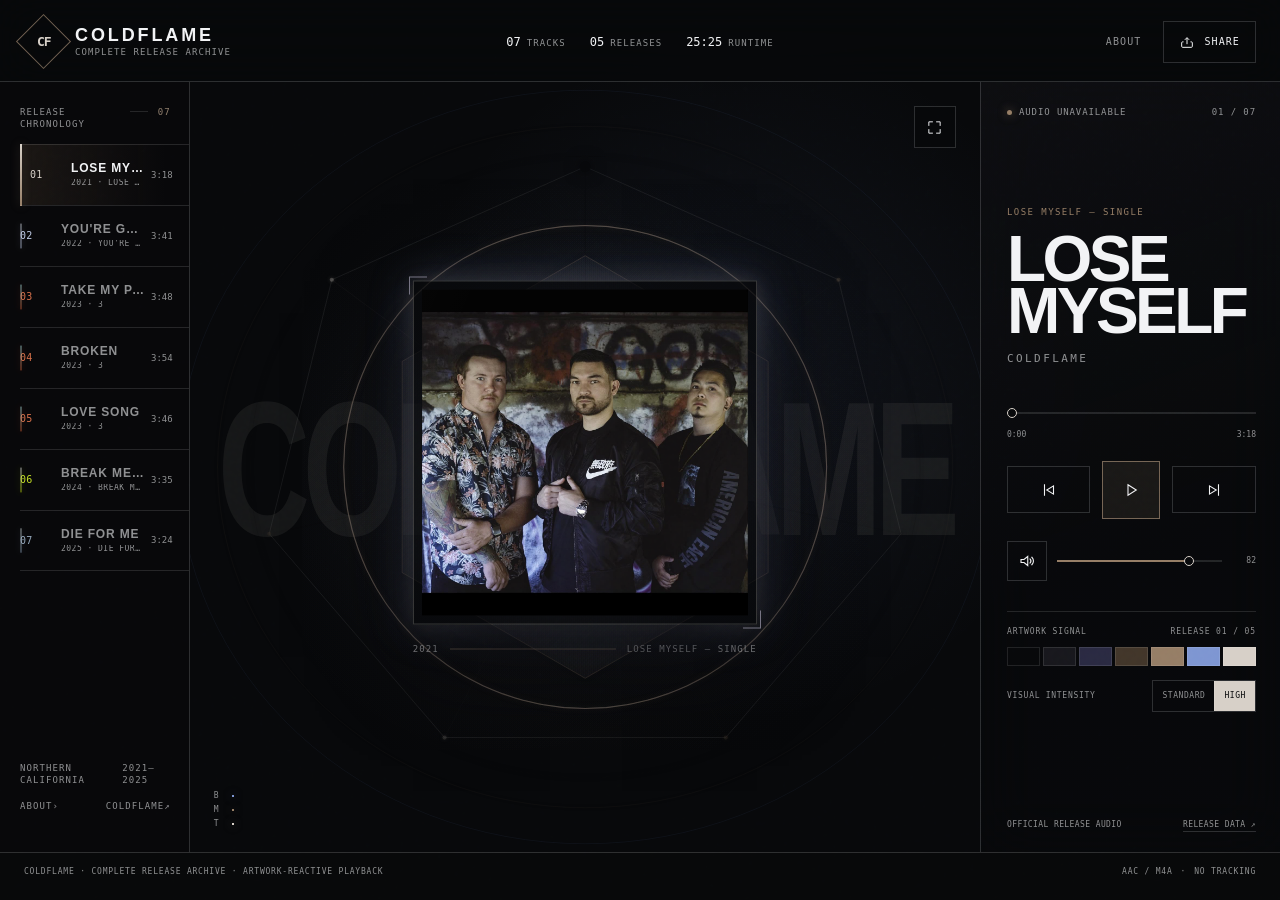
==== commit 611d5378: "Refine mobile catalog and hex presence" ====
--- a/index.html
+++ b/index.html
@@ -22,8 +22,8 @@
   <meta name="twitter:image" content="https://doomswitch541-prog.github.io/cf-vizualizer/assets/share/coldflame-archive-card.png">
   <title>Coldflame — Release Archive</title>
   <link rel="icon" href="assets/coldflame/artwork-web/2024-break-me-down.jpg">
-  <link rel="stylesheet" href="styles.css?v=20260829-3">
-  <script type="module" src="app.js?v=20260829-3"></script>
+  <link rel="stylesheet" href="styles.css?v=20260829-4">
+  <script type="module" src="app.js?v=20260829-4"></script>
 </head>
 <body>
   <div class="art-wash" id="art-wash" aria-hidden="true"></div>
@@ -55,9 +55,14 @@
 
   <main class="experience" id="experience">
     <nav class="catalog-rail" id="catalog-rail" aria-label="Coldflame tracks">
+      <div class="rail-mobile-head">
+        <span class="rail-mobile-brand">Coldflame</span>
+        <button class="queue-close" id="queue-close" type="button" aria-label="Close track list"><span aria-hidden="true">&times;</span></button>
+      </div>
       <div class="rail-heading">
         <span>Release chronology</span>
-        <button class="queue-close" id="queue-close" type="button" aria-label="Close track list">Close</button>
+        <span class="rail-heading-rule" aria-hidden="true"></span>
+        <span class="rail-track-count" aria-label="7 tracks">07</span>
       </div>
       <ol class="track-list" id="track-list"></ol>
       <div class="rail-foot">
@@ -66,8 +71,8 @@
           <span>2021—2025</span>
         </div>
         <div class="rail-links">
-          <a href="about.html">About</a>
-          <a href="https://linktr.ee/coldflame" target="_blank" rel="noopener">Coldflame ↗</a>
+          <a href="about.html"><span>About</span><span aria-hidden="true">&rsaquo;</span></a>
+          <a href="https://linktr.ee/coldflame" target="_blank" rel="noopener"><span>Coldflame</span><span aria-hidden="true">&nearr;</span></a>
         </div>
       </div>
     </nav>
--- a/styles.css
+++ b/styles.css
@@ -257,12 +257,27 @@
   text-transform: uppercase;
 }
 
+.rail-mobile-head {
+  display: none;
+}
+
 .rail-heading {
-  display: flex;
+  display: grid;
   min-height: 26px;
   padding: 0 18px 14px 0;
+  grid-template-columns: auto minmax(18px, 1fr) auto;
+  gap: 10px;
   align-items: flex-start;
-  justify-content: space-between;
+}
+
+.rail-heading-rule {
+  height: 1px;
+  margin-top: 5px;
+  background: var(--faint);
+}
+
+.rail-track-count {
+  color: color-mix(in srgb, var(--accent) 76%, var(--muted));
 }
 
 .queue-close {
@@ -288,6 +303,9 @@
 }
 
 .track-select {
+  --track-primary: var(--primary);
+  --track-accent: var(--accent);
+  --track-highlight: var(--highlight);
   position: relative;
   display: grid;
   width: 100%;
@@ -316,21 +334,22 @@
   bottom: -1px;
   left: 0;
   width: 2px;
-  background: var(--accent);
-  opacity: 0;
+  background: linear-gradient(180deg, var(--track-highlight), var(--track-accent));
+  box-shadow: 0 0 10px color-mix(in srgb, var(--track-accent) 38%, transparent);
+  opacity: 0.34;
   transform: scaleY(0.4);
   transition: opacity 220ms ease, transform 350ms var(--ease);
 }
 
 .track-select:hover {
   color: var(--ink);
-  background: color-mix(in srgb, var(--surface) 35%, transparent);
+  background: linear-gradient(90deg, color-mix(in srgb, var(--track-primary) 18%, transparent), transparent 88%);
 }
 
 .track-select[aria-current="true"] {
   padding-left: 10px;
   color: var(--ink);
-  background: linear-gradient(90deg, color-mix(in srgb, var(--primary) 28%, transparent), transparent 86%);
+  background: linear-gradient(90deg, color-mix(in srgb, var(--track-primary) 32%, transparent), transparent 86%);
 }
 
 .track-select[aria-current="true"]::before {
@@ -339,8 +358,14 @@
 }
 
 .track-number {
+  color: color-mix(in srgb, var(--track-accent) 78%, var(--muted));
   font: 10px/1 var(--utility);
   letter-spacing: 0.03em;
+  transition: color 220ms ease;
+}
+
+.track-select[aria-current="true"] .track-number {
+  color: var(--track-highlight);
 }
 
 .track-copy {
@@ -1166,27 +1191,40 @@
     top: 0;
     bottom: auto;
     left: 0;
-    width: min(370px, calc(100vw - 44px));
+    width: min(320px, 82vw);
     height: 100dvh;
     max-height: 100dvh;
-    padding: max(24px, env(safe-area-inset-top)) 0 max(24px, env(safe-area-inset-bottom)) max(20px, env(safe-area-inset-left));
-    grid-template-rows: auto minmax(0, 1fr) auto;
+    padding: max(28px, env(safe-area-inset-top)) 20px max(20px, env(safe-area-inset-bottom)) max(20px, env(safe-area-inset-left));
+    grid-template-rows: auto auto minmax(0, 1fr) auto;
     border-right-color: var(--hairline);
-    background: color-mix(in srgb, var(--bg) 91%, var(--surface));
-    box-shadow: 30px 0 90px rgba(0, 0, 0, 0.6);
+    background: color-mix(in srgb, var(--bg) 94%, var(--surface));
+    box-shadow: 30px 0 80px rgba(0, 0, 0, 0.52);
+    backdrop-filter: blur(28px) saturate(140%);
+    -webkit-backdrop-filter: blur(28px) saturate(140%);
     overflow: hidden;
     transform: translateX(-105%);
     transition: transform 420ms var(--ease);
   }
 
+  .catalog-rail .rail-mobile-head {
+    display: flex;
+    min-height: 44px;
+    margin-bottom: 24px;
+    align-items: center;
+    justify-content: space-between;
+  }
+
+  .rail-mobile-brand {
+    color: var(--muted);
+    font: 500 11px/1 var(--utility);
+    letter-spacing: 0.26em;
+    text-transform: uppercase;
+  }
+
   .catalog-rail .rail-heading {
-    position: relative;
-    z-index: 2;
-    top: auto;
-    min-height: 58px;
-    padding-top: 0;
+    min-height: 30px;
+    padding: 0 4px 12px 0;
     align-items: center;
-    background: color-mix(in srgb, var(--bg) 94%, var(--surface));
   }
 
   .catalog-rail .track-list {
@@ -1195,27 +1233,63 @@
     overflow-y: auto;
     overscroll-behavior: contain;
     scrollbar-gutter: stable;
+    scrollbar-width: thin;
+    scrollbar-color: var(--hairline) transparent;
     touch-action: pan-y;
     -webkit-overflow-scrolling: touch;
   }
 
+  .catalog-rail .track-list::-webkit-scrollbar {
+    width: 4px;
+  }
+
+  .catalog-rail .track-list::-webkit-scrollbar-thumb {
+    border-radius: 999px;
+    background: var(--hairline);
+  }
+
+  .catalog-rail .track-select {
+    padding-right: 4px;
+  }
+
   .catalog-rail .rail-foot {
     margin-top: 0;
-    padding-top: 14px;
+    padding: 14px 0 0;
     border-top: 1px solid var(--faint);
   }
 
+  .catalog-rail .rail-links {
+    display: grid;
+    gap: 0;
+  }
+
   .catalog-rail .rail-links a {
-    display: inline-flex;
+    display: flex;
+    width: 100%;
     min-height: 44px;
     align-items: center;
+    justify-content: space-between;
+    border-top: 1px solid var(--faint);
   }
 
   .queue-close {
-    min-width: 52px;
+    display: inline-grid;
+    width: 44px;
+    min-width: 44px;
+    height: 44px;
     min-height: 44px;
-    margin-top: -10px;
     margin-right: -10px;
+    place-items: center;
+    border-radius: 50%;
+    color: var(--muted);
+    font: 300 23px/1 var(--body);
+    transition: color 180ms ease, background-color 180ms ease;
+  }
+
+  .queue-close:hover,
+  .queue-close:focus-visible {
+    color: var(--ink);
+    background: color-mix(in srgb, var(--highlight) 7%, transparent);
   }
 
   body[data-queue-open="true"] .catalog-rail {
@@ -1241,11 +1315,6 @@
     pointer-events: auto;
   }
 
-  .queue-close,
-  .queue-button {
-    display: block;
-  }
-
   .queue-button {
     display: grid;
   }
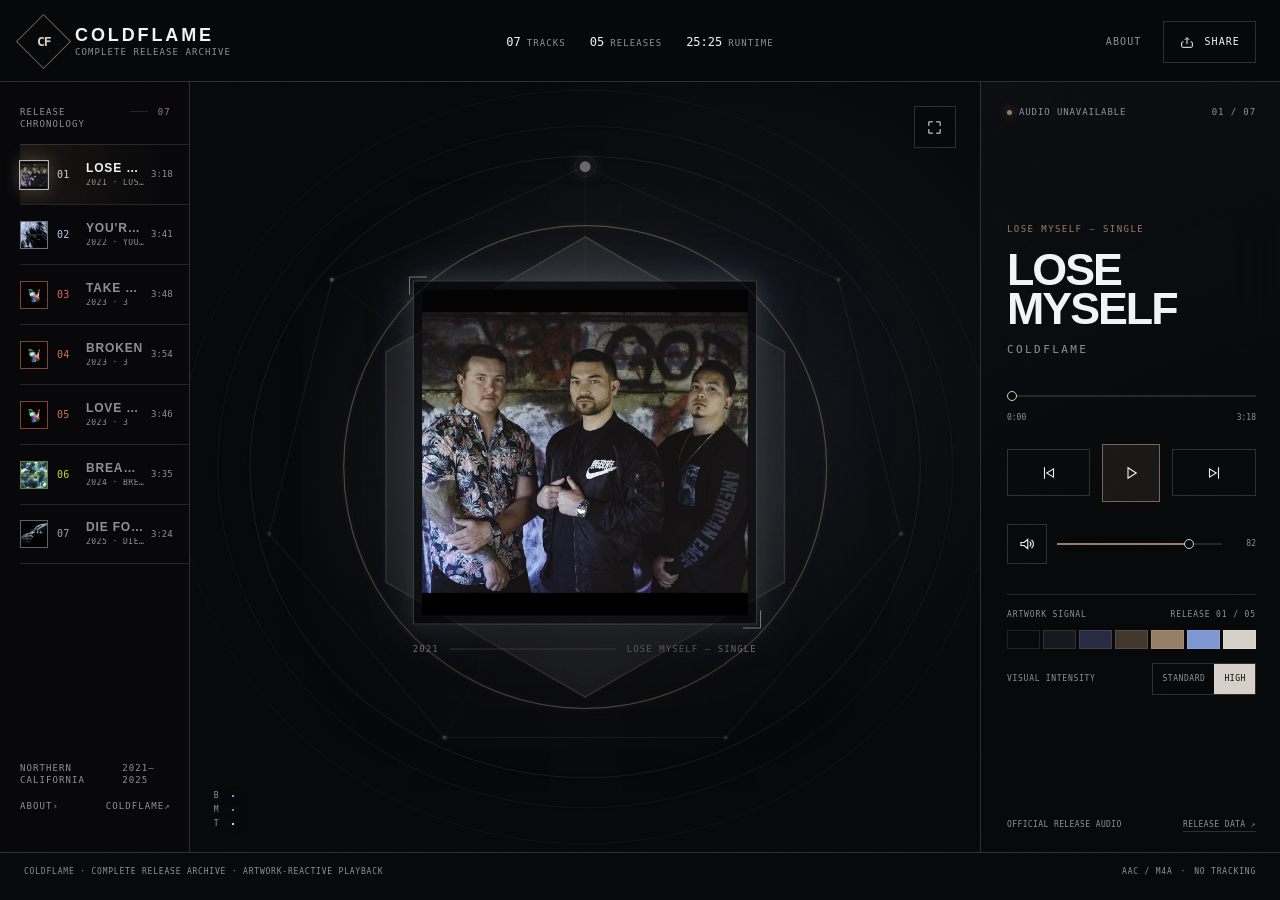
==== commit f73269df: "Refine responsive visualizer signal and catalog" ====
--- a/index.html
+++ b/index.html
@@ -5,6 +5,7 @@
   <meta name="viewport" content="width=device-width, initial-scale=1, viewport-fit=cover">
   <meta name="theme-color" content="#08090b">
   <meta name="color-scheme" content="dark">
+  <meta name="apple-mobile-web-app-title" content="Coldflame">
   <meta name="description" content="The complete Coldflame release archive: seven tracks, five releases, and an artwork-reactive visualizer.">
   <meta name="robots" content="noindex, nofollow">
   <link rel="canonical" href="https://doomswitch541-prog.github.io/cf-vizualizer/">
@@ -21,9 +22,10 @@
   <meta name="twitter:description" content="Seven tracks. Five releases. One artwork-reactive listening room.">
   <meta name="twitter:image" content="https://doomswitch541-prog.github.io/cf-vizualizer/assets/share/coldflame-archive-card.png">
   <title>Coldflame — Release Archive</title>
-  <link rel="icon" href="assets/coldflame/artwork-web/2024-break-me-down.jpg">
-  <link rel="stylesheet" href="styles.css?v=20260829-4">
-  <script type="module" src="app.js?v=20260829-4"></script>
+  <link rel="icon" type="image/svg+xml" href="assets/icons/cf-diamond.svg">
+  <link rel="apple-touch-icon" sizes="180x180" href="assets/icons/cf-diamond-180.png">
+  <link rel="stylesheet" href="styles.css?v=20260829-5">
+  <script type="module" src="app.js?v=20260829-5"></script>
 </head>
 <body>
   <div class="art-wash" id="art-wash" aria-hidden="true"></div>
@@ -57,7 +59,12 @@
     <nav class="catalog-rail" id="catalog-rail" aria-label="Coldflame tracks">
       <div class="rail-mobile-head">
         <span class="rail-mobile-brand">Coldflame</span>
-        <button class="queue-close" id="queue-close" type="button" aria-label="Close track list"><span aria-hidden="true">&times;</span></button>
+        <button class="queue-close" id="queue-close" type="button" aria-label="Close track list">
+          <svg class="hardcore-nav-mark" viewBox="0 0 24 24" aria-hidden="true">
+            <path d="m7.5 7.5 9 9M16.5 7.5l-9 9"/>
+            <circle cx="5" cy="5" r="1"/><circle cx="19" cy="5" r="1"/><circle cx="19" cy="19" r="1"/><circle cx="5" cy="19" r="1"/>
+          </svg>
+        </button>
       </div>
       <div class="rail-heading">
         <span>Release chronology</span>
@@ -81,13 +88,13 @@
 
     <section class="visual-stage" id="visual-stage" aria-label="Audio-reactive artwork">
       <canvas id="visualizer-canvas" aria-hidden="true"></canvas>
-      <div class="stage-wordmark" aria-hidden="true">COLDFLAME</div>
 
       <div class="visual-anchor" id="visual-anchor">
         <div class="cover-frame">
           <img id="stage-cover" src="assets/coldflame/artwork-web/2021-lose-myself.jpg" alt="Lose Myself cover art">
           <div class="cover-sheen" aria-hidden="true"></div>
           <div class="cover-border-orbit" aria-hidden="true"><i></i><i></i></div>
+          <svg class="cover-border-trace" viewBox="0 0 100 100" preserveAspectRatio="none" aria-hidden="true"><rect x="1" y="1" width="98" height="98" pathLength="1"/></svg>
         </div>
         <div class="release-caption">
           <span id="release-year">2021</span>
@@ -107,7 +114,10 @@
       </button>
 
       <button class="stage-action queue-button" id="queue-button" type="button" aria-label="Open track list" aria-controls="catalog-rail" aria-expanded="false">
-        <svg viewBox="0 0 24 24" aria-hidden="true"><path d="M5 7h14M5 12h14M5 17h9"/></svg>
+        <svg class="hardcore-nav-mark" viewBox="0 0 24 24" aria-hidden="true">
+          <path d="m7.5 7.5 9 9M16.5 7.5l-9 9"/>
+          <circle cx="5" cy="5" r="1"/><circle cx="19" cy="5" r="1"/><circle cx="19" cy="19" r="1"/><circle cx="5" cy="19" r="1"/>
+        </svg>
       </button>
 
       <div class="gesture-note" id="gesture-note" aria-hidden="true">Artwork colors move with the song</div>
--- a/styles.css
+++ b/styles.css
@@ -309,9 +309,9 @@
   position: relative;
   display: grid;
   width: 100%;
-  min-height: 61px;
-  padding: 10px 16px 10px 0;
-  grid-template-columns: 34px minmax(0, 1fr) auto;
+  min-height: 60px;
+  padding: 8px 16px 8px 0;
+  grid-template-columns: 30px 22px minmax(0, 1fr) auto;
   gap: 7px;
   align-items: center;
   border: 0;
@@ -320,25 +320,11 @@
   background: transparent;
   text-align: left;
   cursor: pointer;
-  transition: color 220ms ease, padding-left 300ms var(--ease), background-color 220ms ease;
+  transition: color 220ms ease, background-color 220ms ease, transform 220ms var(--ease);
 }
 
 .track-item:last-child .track-select {
   border-bottom: 1px solid var(--faint);
-}
-
-.track-select::before {
-  content: "";
-  position: absolute;
-  top: -1px;
-  bottom: -1px;
-  left: 0;
-  width: 2px;
-  background: linear-gradient(180deg, var(--track-highlight), var(--track-accent));
-  box-shadow: 0 0 10px color-mix(in srgb, var(--track-accent) 38%, transparent);
-  opacity: 0.34;
-  transform: scaleY(0.4);
-  transition: opacity 220ms ease, transform 350ms var(--ease);
 }
 
 .track-select:hover {
@@ -346,15 +332,49 @@
   background: linear-gradient(90deg, color-mix(in srgb, var(--track-primary) 18%, transparent), transparent 88%);
 }
 
+.track-select:focus-visible {
+  z-index: 1;
+  outline-offset: -3px;
+}
+
+.track-select:active {
+  transform: translateX(2px) scale(0.992);
+}
+
 .track-select[aria-current="true"] {
-  padding-left: 10px;
   color: var(--ink);
   background: linear-gradient(90deg, color-mix(in srgb, var(--track-primary) 32%, transparent), transparent 86%);
 }
 
-.track-select[aria-current="true"]::before {
-  opacity: 1;
-  transform: scaleY(1);
+.track-thumb {
+  position: relative;
+  display: block;
+  width: 28px;
+  height: 28px;
+  overflow: hidden;
+  border: 1px solid color-mix(in srgb, var(--track-accent) 38%, var(--faint));
+  background: var(--surface);
+  box-shadow: 0 0 0 transparent;
+  transition: border-color 220ms ease, box-shadow 260ms ease, transform 260ms var(--ease);
+}
+
+.track-thumb img {
+  display: block;
+  width: 100%;
+  height: 100%;
+  object-fit: cover;
+}
+
+.track-select:hover .track-thumb,
+.track-select:focus-visible .track-thumb {
+  border-color: color-mix(in srgb, var(--track-highlight) 72%, var(--track-accent));
+  box-shadow: 0 0 12px color-mix(in srgb, var(--track-accent) 30%, transparent);
+}
+
+.track-select[aria-current="true"] .track-thumb {
+  border-color: var(--track-highlight);
+  box-shadow: 0 0 15px color-mix(in srgb, var(--track-accent) 42%, transparent);
+  transform: scale(1.06);
 }
 
 .track-number {
@@ -456,21 +476,6 @@
   inset: 0;
   width: 100%;
   height: 100%;
-}
-
-.stage-wordmark {
-  position: absolute;
-  z-index: 0;
-  top: 50%;
-  left: 50%;
-  color: color-mix(in srgb, var(--highlight) 7%, transparent);
-  font: 800 clamp(4.6rem, 10vw, 11rem)/0.78 var(--display);
-  letter-spacing: -0.06em;
-  text-transform: uppercase;
-  white-space: nowrap;
-  transform: translate(-50%, -48%) scaleY(1.5);
-  transition: color 900ms ease;
-  user-select: none;
 }
 
 .visual-anchor {
@@ -532,6 +537,44 @@
   border-width: 0 var(--corner-width, 1.6px) var(--corner-width, 1.6px) 0;
 }
 
+.cover-border-trace {
+  position: absolute;
+  z-index: 5;
+  inset: -5px;
+  width: calc(100% + 10px);
+  height: calc(100% + 10px);
+  overflow: visible;
+  pointer-events: none;
+  opacity: 0;
+  filter: drop-shadow(0 0 var(--corner-glow, 0px) var(--corner-color, var(--accent)));
+}
+
+.cover-border-trace rect {
+  fill: none;
+  stroke: var(--corner-color, var(--accent));
+  stroke-width: var(--corner-width, 1.6px);
+  vector-effect: non-scaling-stroke;
+  stroke-linecap: square;
+  stroke-dasharray: 1;
+  stroke-dashoffset: calc(1 - var(--corner-trace, 0));
+}
+
+.visual-stage[data-corner-variant="trace"] .cover-border-trace {
+  opacity: var(--corner-flare, 0);
+}
+
+.visual-stage[data-corner-variant="trace"] .cover-border-orbit {
+  opacity: 0.42;
+}
+
+.visual-stage[data-corner-variant="opposing"] .cover-border-orbit i:first-child {
+  transform: translate(calc(0px - var(--corner-shift, 0px)), calc(0px - var(--corner-shift, 0px)));
+}
+
+.visual-stage[data-corner-variant="opposing"] .cover-border-orbit i:last-child {
+  transform: translate(var(--corner-shift, 0px), var(--corner-shift, 0px));
+}
+
 #stage-cover {
   display: block;
   width: 100%;
@@ -650,6 +693,20 @@
   stroke-linecap: square;
   stroke-linejoin: miter;
   stroke-width: 1.35;
+}
+
+.hardcore-nav-mark {
+  width: 21px;
+  height: 21px;
+  overflow: visible;
+  fill: currentColor;
+  stroke: currentColor;
+  stroke-width: 1.35;
+  stroke-linecap: square;
+}
+
+.hardcore-nav-mark circle {
+  stroke: none;
 }
 
 .fullscreen-button {
@@ -723,7 +780,7 @@
 }
 
 .now-playing {
-  margin: auto 0 40px;
+  margin: auto 0 32px;
 }
 
 .eyebrow {
@@ -736,10 +793,10 @@
 }
 
 .now-playing h1 {
-  max-width: 12ch;
+  max-width: 14ch;
   margin: 0;
-  font: 700 clamp(3rem, 5vw, 5.8rem)/0.82 var(--display);
-  letter-spacing: -0.055em;
+  font: 700 clamp(2.35rem, 3.5vw, 4.25rem)/0.88 var(--display);
+  letter-spacing: -0.045em;
   text-transform: uppercase;
 }
 
@@ -1154,7 +1211,7 @@
   }
 
   .now-playing h1 {
-    font-size: clamp(2.8rem, 4.8vw, 4.7rem);
+    font-size: clamp(2.3rem, 3.8vw, 3.8rem);
   }
 }
 
@@ -1353,12 +1410,12 @@
   }
 
   .now-playing {
-    margin: 50px 0 34px;
+    margin: 36px 0 30px;
   }
 
   .now-playing h1 {
     max-width: none;
-    font-size: clamp(3.2rem, 12vw, 5.8rem);
+    font-size: clamp(2.35rem, 9vw, 4.1rem);
   }
 
   .source-row {
@@ -1429,10 +1486,6 @@
     font-size: 7px;
   }
 
-  .stage-wordmark {
-    font-size: 19vw;
-  }
-
   .fullscreen-button,
   .queue-button {
     top: 14px;
@@ -1461,12 +1514,12 @@
   }
 
   .now-playing {
-    margin: 38px 0 28px;
+    margin: 30px 0 26px;
   }
 
   .now-playing h1 {
-    max-width: 9.5ch;
-    font-size: clamp(3.5rem, 18vw, 5.2rem);
+    max-width: 12ch;
+    font-size: clamp(2.65rem, 12vw, 3.8rem);
   }
 
   .artist-name {
@@ -1524,7 +1577,7 @@
   }
 
   .now-playing h1 {
-    font-size: 3.5rem;
+    font-size: 2.85rem;
   }
 }
 
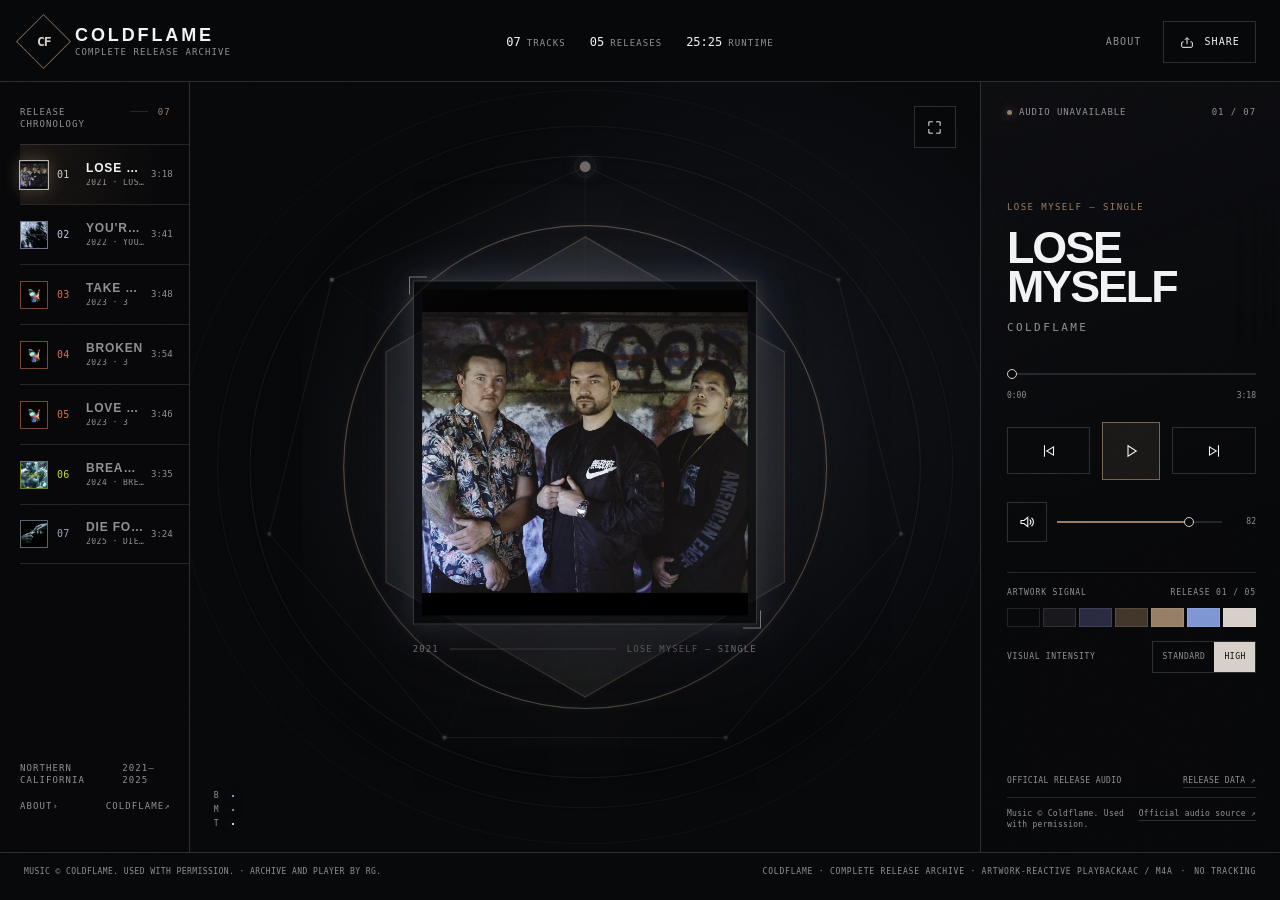
==== commit a190a060: "Add reusable media and calibration contracts" ====
--- a/index.html
+++ b/index.html
@@ -24,8 +24,8 @@
   <title>Coldflame — Release Archive</title>
   <link rel="icon" type="image/svg+xml" href="assets/icons/cf-diamond.svg">
   <link rel="apple-touch-icon" sizes="180x180" href="assets/icons/cf-diamond-180.png">
-  <link rel="stylesheet" href="styles.css?v=20260829-5">
-  <script type="module" src="app.js?v=20260829-5"></script>
+  <link rel="stylesheet" href="styles.css?v=20260901-1">
+  <script type="module" src="app.js?v=20260901-1"></script>
 </head>
 <body>
   <div class="art-wash" id="art-wash" aria-hidden="true"></div>
@@ -60,10 +60,7 @@
       <div class="rail-mobile-head">
         <span class="rail-mobile-brand">Coldflame</span>
         <button class="queue-close" id="queue-close" type="button" aria-label="Close track list">
-          <svg class="hardcore-nav-mark" viewBox="0 0 24 24" aria-hidden="true">
-            <path d="m7.5 7.5 9 9M16.5 7.5l-9 9"/>
-            <circle cx="5" cy="5" r="1"/><circle cx="19" cy="5" r="1"/><circle cx="19" cy="19" r="1"/><circle cx="5" cy="19" r="1"/>
-          </svg>
+          <span aria-hidden="true">&times;</span>
         </button>
       </div>
       <div class="rail-heading">
@@ -114,10 +111,7 @@
       </button>
 
       <button class="stage-action queue-button" id="queue-button" type="button" aria-label="Open track list" aria-controls="catalog-rail" aria-expanded="false">
-        <svg class="hardcore-nav-mark" viewBox="0 0 24 24" aria-hidden="true">
-          <path d="m7.5 7.5 9 9M16.5 7.5l-9 9"/>
-          <circle cx="5" cy="5" r="1"/><circle cx="19" cy="5" r="1"/><circle cx="19" cy="19" r="1"/><circle cx="5" cy="19" r="1"/>
-        </svg>
+        <span class="bars" aria-hidden="true"><span></span><span></span><span></span></span>
       </button>
 
       <div class="gesture-note" id="gesture-note" aria-hidden="true">Artwork colors move with the song</div>
@@ -185,10 +179,15 @@
         <span>Official release audio</span>
         <a id="release-link" href="https://music.apple.com/us/artist/coldflame/1572386538" target="_blank" rel="noopener">Release data ↗</a>
       </div>
+      <div class="rights-row" aria-label="Current track rights and source">
+        <p id="rights-credit">Music © Coldflame. Used with permission.</p>
+        <a id="track-source-link" href="https://www.youtube.com/channel/UCSkL7aYG3r7sN50AbdY7_vA" target="_blank" rel="noopener">Track source ↗</a>
+      </div>
     </aside>
   </main>
 
   <footer class="site-footer">
+    <p class="footer-rights"><span id="catalog-rights">Music © Coldflame. Used with permission.</span><span aria-hidden="true"> · </span><span id="archive-credit">Archive and player by RG.</span></p>
     <p>Coldflame · complete release archive · artwork-reactive playback</p>
     <p class="footer-state"><span id="audio-format">AAC / M4A</span><span aria-hidden="true">·</span><span>No tracking</span></p>
   </footer>
--- a/styles.css
+++ b/styles.css
@@ -695,18 +695,33 @@
   stroke-width: 1.35;
 }
 
-.hardcore-nav-mark {
-  width: 21px;
-  height: 21px;
-  overflow: visible;
-  fill: currentColor;
-  stroke: currentColor;
-  stroke-width: 1.35;
-  stroke-linecap: square;
-}
-
-.hardcore-nav-mark circle {
-  stroke: none;
+.bars {
+  display: flex;
+  width: 18px;
+  height: 14px;
+  flex-direction: column;
+  justify-content: space-between;
+}
+
+.bars > span {
+  display: block;
+  width: 100%;
+  height: 1px;
+  background: currentColor;
+  transform-origin: center;
+  transition: transform 280ms var(--ease), opacity 180ms ease;
+}
+
+body[data-queue-open="true"] .queue-button .bars > span:first-child {
+  transform: translateY(6.5px) rotate(45deg);
+}
+
+body[data-queue-open="true"] .queue-button .bars > span:nth-child(2) {
+  opacity: 0;
+}
+
+body[data-queue-open="true"] .queue-button .bars > span:last-child {
+  transform: translateY(-6.5px) rotate(-45deg);
 }
 
 .fullscreen-button {
@@ -718,6 +733,7 @@
   display: none;
   top: 24px;
   left: 24px;
+  border-radius: 50%;
 }
 
 .gesture-note {
@@ -1043,6 +1059,30 @@
   text-underline-offset: 4px;
 }
 
+.rights-row {
+  display: flex;
+  margin-top: 10px;
+  padding-top: 10px;
+  align-items: flex-start;
+  justify-content: space-between;
+  gap: 14px;
+  border-top: 1px solid var(--faint);
+  color: var(--muted);
+  font: 8px/1.4 var(--utility);
+  letter-spacing: 0.035em;
+}
+
+.rights-row p {
+  max-width: 26ch;
+  margin: 0;
+}
+
+.rights-row a {
+  flex: 0 0 auto;
+  text-decoration-color: var(--hairline);
+  text-underline-offset: 4px;
+}
+
 .site-footer {
   position: relative;
   z-index: 3;
@@ -1056,6 +1096,11 @@
   font: 8px/1.2 var(--utility);
   letter-spacing: 0.1em;
   text-transform: uppercase;
+}
+
+.footer-rights {
+  flex: 1 1 auto;
+  letter-spacing: 0.055em;
 }
 
 .site-footer p {
@@ -1668,6 +1713,15 @@
   border-top: 1px solid var(--hairline);
 }
 
+.about-rights {
+  margin: 0;
+  padding: 17px 2px 22px;
+  border-bottom: 1px solid var(--hairline);
+  color: rgba(242, 243, 245, 0.62);
+  font: 9px/1.65 var(--utility);
+  letter-spacing: 0.04em;
+}
+
 .about-links a {
   padding: 17px 2px;
   border-bottom: 1px solid var(--hairline);
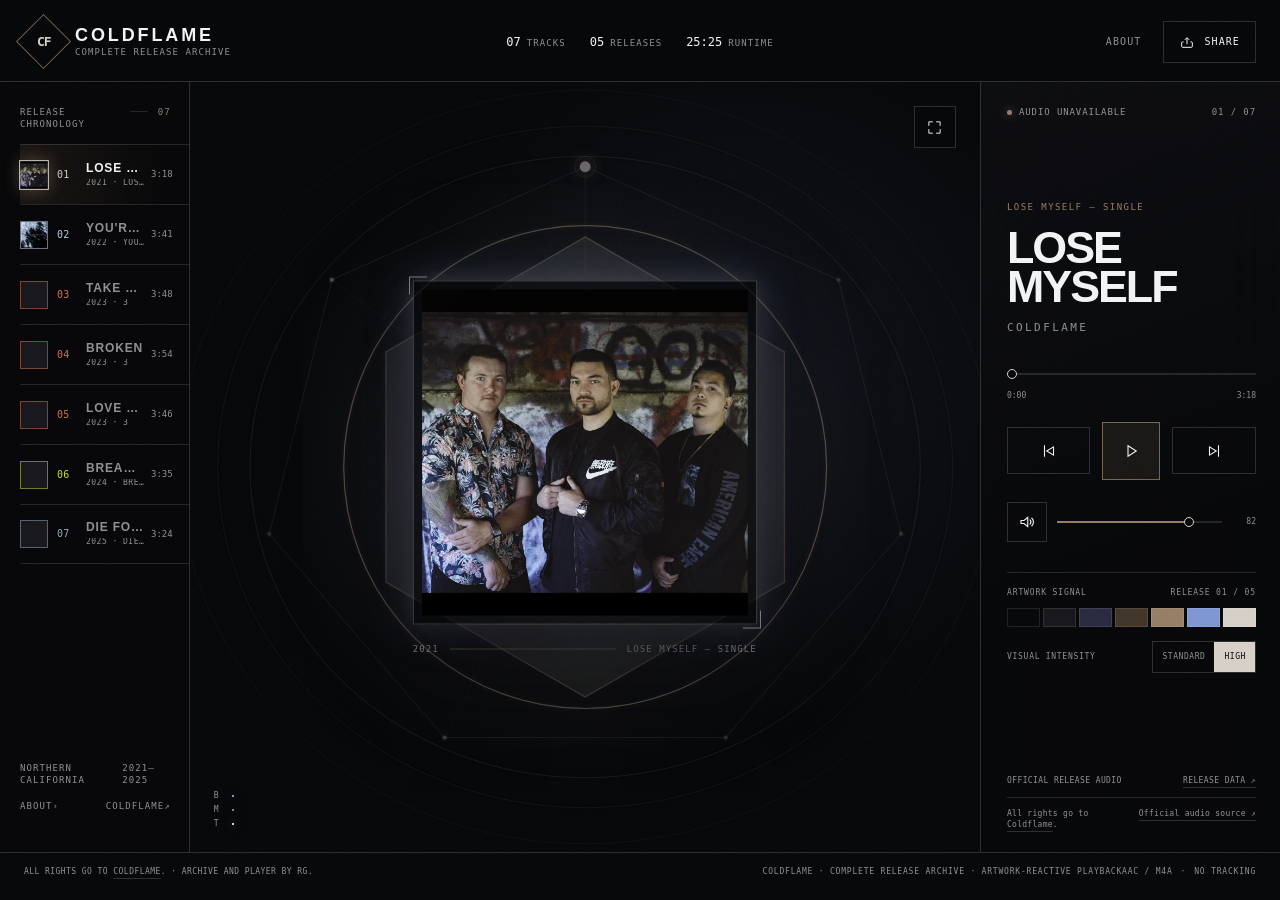
==== commit 4ccb4272: "Simplify Coldflame rights credit" ====
--- a/index.html
+++ b/index.html
@@ -24,8 +24,8 @@
   <title>Coldflame — Release Archive</title>
   <link rel="icon" type="image/svg+xml" href="assets/icons/cf-diamond.svg">
   <link rel="apple-touch-icon" sizes="180x180" href="assets/icons/cf-diamond-180.png">
-  <link rel="stylesheet" href="styles.css?v=20260901-1">
-  <script type="module" src="app.js?v=20260901-1"></script>
+  <link rel="stylesheet" href="styles.css?v=20260901-2">
+  <script type="module" src="app.js?v=20260901-2"></script>
 </head>
 <body>
   <div class="art-wash" id="art-wash" aria-hidden="true"></div>
@@ -180,14 +180,14 @@
         <a id="release-link" href="https://music.apple.com/us/artist/coldflame/1572386538" target="_blank" rel="noopener">Release data ↗</a>
       </div>
       <div class="rights-row" aria-label="Current track rights and source">
-        <p id="rights-credit">Music © Coldflame. Used with permission.</p>
-        <a id="track-source-link" href="https://www.youtube.com/channel/UCSkL7aYG3r7sN50AbdY7_vA" target="_blank" rel="noopener">Track source ↗</a>
+        <p id="rights-credit">All rights go to <a href="https://linktr.ee/coldflame" target="_blank" rel="noopener">Coldflame</a>.</p>
+        <a id="track-source-link" href="https://www.youtube.com/channel/UCSkL7aYG3r7sN50AbdY7_vA" target="_blank" rel="noopener">Official audio source ↗</a>
       </div>
     </aside>
   </main>
 
   <footer class="site-footer">
-    <p class="footer-rights"><span id="catalog-rights">Music © Coldflame. Used with permission.</span><span aria-hidden="true"> · </span><span id="archive-credit">Archive and player by RG.</span></p>
+    <p class="footer-rights"><span id="catalog-rights">All rights go to <a href="https://linktr.ee/coldflame" target="_blank" rel="noopener">Coldflame</a>.</span><span aria-hidden="true"> · </span><span id="archive-credit">Archive and player by RG.</span></p>
     <p>Coldflame · complete release archive · artwork-reactive playback</p>
     <p class="footer-state"><span id="audio-format">AAC / M4A</span><span aria-hidden="true">·</span><span>No tracking</span></p>
   </footer>
--- a/styles.css
+++ b/styles.css
@@ -1075,6 +1075,14 @@
 .rights-row p {
   max-width: 26ch;
   margin: 0;
+}
+
+.rights-row p a,
+.footer-rights a,
+.about-rights a {
+  color: inherit;
+  text-decoration-color: var(--hairline);
+  text-underline-offset: 4px;
 }
 
 .rights-row a {
@@ -1722,7 +1730,7 @@
   letter-spacing: 0.04em;
 }
 
-.about-links a {
+.about-links > a {
   padding: 17px 2px;
   border-bottom: 1px solid var(--hairline);
   color: var(--muted);
@@ -1733,7 +1741,7 @@
   transition: color 180ms ease, border-color 180ms ease;
 }
 
-.about-links a:hover {
+.about-links > a:hover {
   border-color: var(--accent);
   color: var(--ink);
 }
